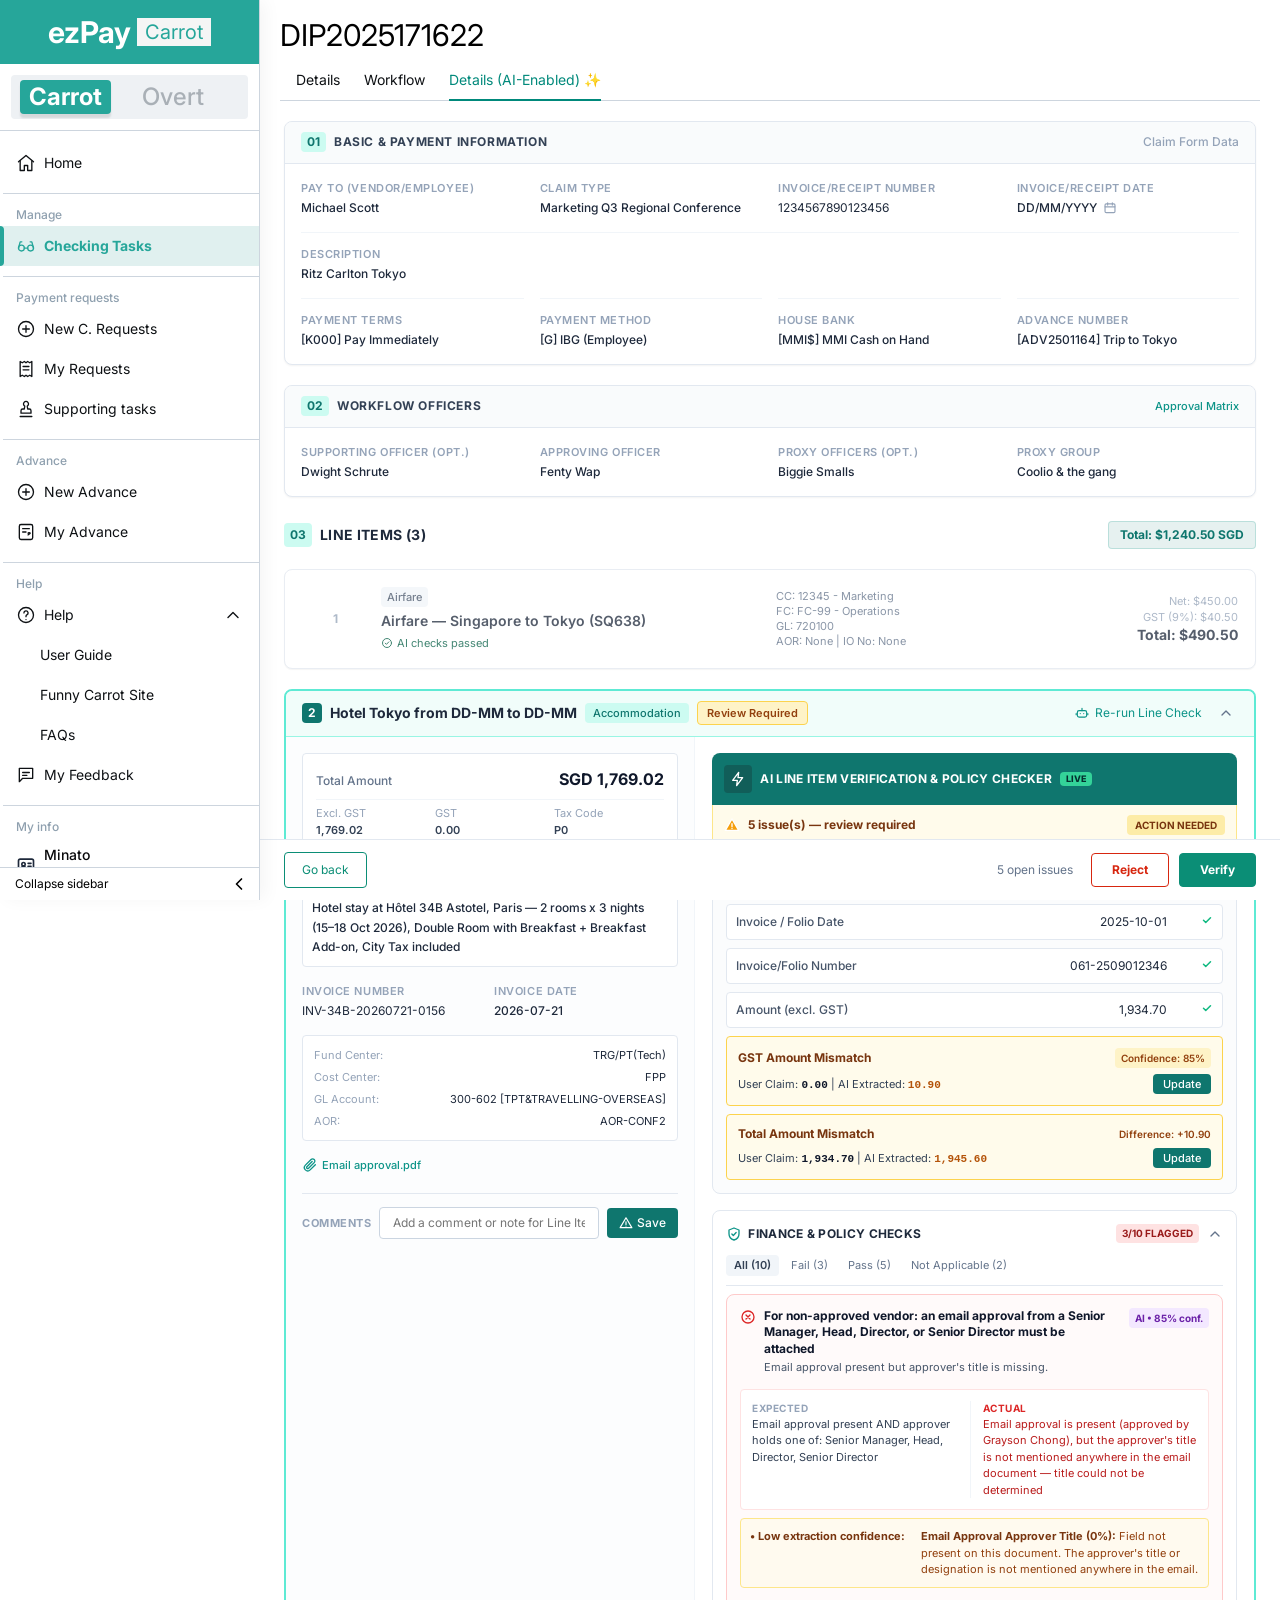
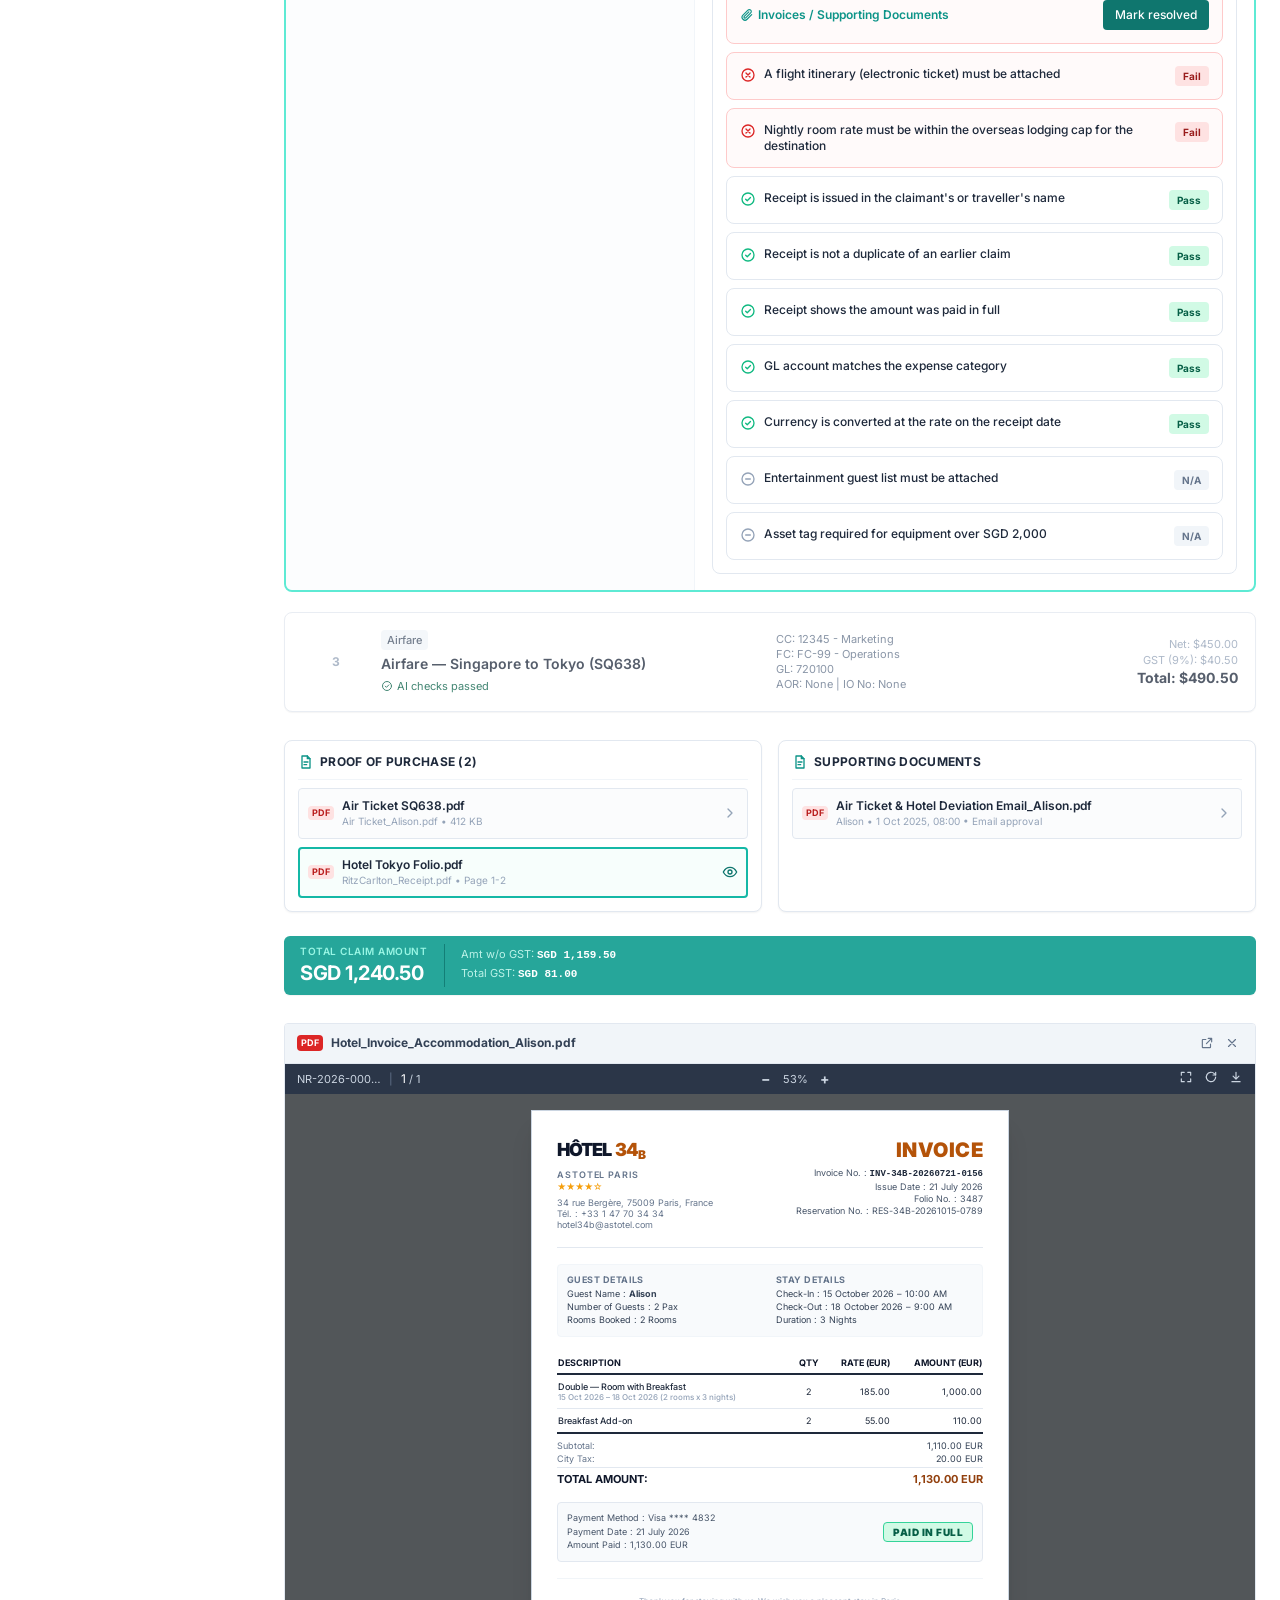
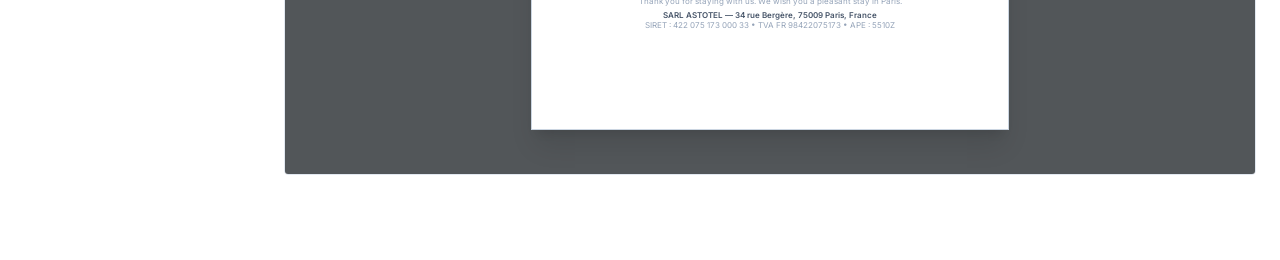
==== prototypes/ai-checker/index.html @ bccc31fb "Add AI Checker prototype" ====
<!DOCTYPE html>
<html lang="en">
<head>
<meta charset="UTF-8">
<meta name="viewport" content="width=device-width, initial-scale=1">
<title>ezPay · AI Checker (Checking Officer view)</title>
<!--
  Source: Figma "AI-Checker", frame "CO" (node 103:25013)
  https://www.figma.com/design/L0DJ6cw857R3z29OoUpsQg/AI-Checker?node-id=103-25013
  Prototype only: all data is mock data, nothing is sent anywhere.
-->
<link rel="preconnect" href="https://fonts.googleapis.com">
<link rel="preconnect" href="https://fonts.gstatic.com" crossorigin>
<link href="https://fonts.googleapis.com/css2?family=Inter:wght@400;500;600;700;800;900&display=swap" rel="stylesheet">
<style>
  :root {
    /* Brand (from the ezPay shell) */
    --brand: #26a69a;
    --brand-dark: #00897b;
    --action: #0b8e76;
    --danger: #d7260f;

    /* Teal (AI checker accents) */
    --teal-900: #042f2e; --teal-800: #115e59; --teal-700: #0f766e; --teal-600: #0d9488;
    --teal-500: #14b8a6; --teal-300: #5eead4; --teal-200: #99f6e4; --teal-100: #ccfbf1; --teal-50: #f0fdfa;

    /* Slate (text, borders, surfaces) */
    --slate-900: #0f172a; --slate-800: #1e293b; --slate-700: #334155; --slate-600: #475569;
    --slate-500: #64748b; --slate-400: #94a3b8; --slate-300: #cbd5e1; --slate-200: #e2e8f0;
    --slate-100: #f1f5f9; --slate-50: #f8fafc;

    /* Status */
    --amber-900: #78350f; --amber-800: #92400e; --amber-700: #b45309; --amber-500: #f59e0b;
    --amber-300: #fcd34d; --amber-200: #fde68a; --amber-100: #fef3c7; --amber-50: #fffbeb;
    --red-800: #991b1b; --red-700: #b91c1c; --red-600: #dc2626; --red-200: #fecaca;
    --red-100: #fee2e2; --red-50: #fef2f2;
    --green-800: #065f46; --green-500: #10b981; --green-400: #34d399; --green-100: #d1fae5; --green-50: #ecfdf5;
    --purple-800: #6b21a8; --purple-100: #f3e8ff;

    /* Sidebar (d-Side menu component) */
    --nav-border: #cdd5de; --nav-text: #0e1114; --nav-section: #8fa0af; --nav-active-bg: #e0f0ef;

    --font: "Inter", system-ui, -apple-system, "Segoe UI", Roboto, sans-serif;
    --mono: ui-monospace, "SFMono-Regular", Menlo, Consolas, "Liberation Mono", monospace;
    --radius-sm: 4px; --radius: 8px;
    --shadow-xs: 0 1px 2px rgba(0,0,0,.05);
  }

  * { box-sizing: border-box; }
  html, body { margin: 0; height: 100%; }
  body { font-family: var(--font); color: var(--slate-800); background: #fff; font-size: 12px; line-height: 16px; -webkit-font-smoothing: antialiased; }
  button { font: inherit; color: inherit; cursor: pointer; }
  svg.i { width: 16px; height: 16px; flex: none; fill: none; stroke: currentColor; stroke-width: 2; stroke-linecap: round; stroke-linejoin: round; }
  :focus-visible { outline: 2px solid var(--teal-500); outline-offset: 2px; }
  .sr-only { position: absolute; width: 1px; height: 1px; overflow: hidden; clip: rect(0 0 0 0); white-space: nowrap; }
  @media (prefers-reduced-motion: reduce) { *, *::before, *::after { transition: none !important; animation: none !important; } }

  /* ---------- App shell ---------- */
  .app { display: grid; grid-template-columns: 260px 1fr; min-height: 100vh; transition: grid-template-columns .2s ease; }
  .app[data-sidebar="collapsed"] { grid-template-columns: 64px 1fr; }

  .sidebar { position: sticky; top: 0; height: 100vh; display: flex; flex-direction: column; background: #fff; border-right: 1px solid var(--nav-border); box-shadow: 6px 0 16px rgba(2,17,37,.04); overflow: hidden; z-index: 5; }
  .brand { background: var(--brand); height: 64px; display: flex; align-items: center; justify-content: center; gap: 6px; flex: none; }
  .brand-word { color: #fff; font-weight: 700; font-size: 30px; line-height: 20px; }
  .brand-chip { background: #f5f5f5; color: var(--brand); font-size: 20px; line-height: 20px; padding: 4px 8px; display: inline-flex; align-items: center; gap: 6px; }
  .role-switch { margin: 11px; background: #eef1f4; border-radius: 4px; padding: 5px 9px; display: flex; align-items: center; gap: 22px; flex: none; }
  .role { border: 0; background: transparent; font-size: 24px; line-height: 20px; font-weight: 500; color: rgba(97,108,118,.49); padding: 7px 9px; border-radius: 4px; }
  .role[aria-pressed="true"] { background: var(--brand); color: #fff; font-weight: 700; box-shadow: 0 4px 2px rgba(0,0,0,.1); }

  .nav { flex: 1; overflow-y: auto; padding-top: 12px; border-top: 1px solid var(--nav-border); }
  .nav-section { color: var(--nav-section); font-size: 12px; font-weight: 500; line-height: 20px; padding: 1px 16px; }
  .nav-link { position: relative; display: flex; align-items: center; gap: 8px; width: 100%; padding: 10px 16px; border: 0; background: transparent; text-align: left; font-size: 14px; line-height: 20px; color: var(--nav-text); text-decoration: none; }
  .nav-link svg.i { width: 20px; height: 20px; stroke-width: 1.6; }
  .nav-link:hover { background: var(--slate-50); }
  .nav-link[aria-current="page"] { background: var(--nav-active-bg); color: var(--brand); font-weight: 700; }
  .nav-link[aria-current="page"]::before { content: ""; position: absolute; left: 0; top: 0; bottom: 0; width: 4px; background: var(--brand); border-radius: 0 4px 4px 0; }
  .nav-sub { padding-left: 40px; }
  .nav-caret { margin-left: auto; transition: transform .15s; }
  .nav-link[aria-expanded="false"] .nav-caret { transform: rotate(180deg); }
  .nav-divider { height: 1px; background: var(--nav-border); margin: 10px 0 10px 3px; }
  .nav-me { display: flex; gap: 8px; align-items: center; padding: 10px 16px; }
  .nav-me b { display: block; font-weight: 500; font-size: 14px; line-height: 14px; margin-bottom: 4px; color: #09090b; }
  .nav-me span { color: #71717a; font-size: 14px; line-height: 14px; }
  .collapse-btn { flex: none; display: flex; align-items: center; justify-content: space-between; border: 0; border-top: 1px solid var(--nav-border); background: #fff; padding: 6px 10px 6px 15px; font-size: 12px; line-height: 20px; color: #000; }
  .collapse-btn svg.i { width: 20px; height: 20px; transition: transform .2s; }
  .app[data-sidebar="collapsed"] .label,
  .app[data-sidebar="collapsed"] .nav-section,
  .app[data-sidebar="collapsed"] .nav-sub,
  .app[data-sidebar="collapsed"] .nav-caret,
  .app[data-sidebar="collapsed"] .role-switch,
  .app[data-sidebar="collapsed"] .brand-chip,
  .app[data-sidebar="collapsed"] .nav-me div { display: none; }
  .app[data-sidebar="collapsed"] .brand-word { font-size: 18px; }
  .app[data-sidebar="collapsed"] .collapse-btn { justify-content: center; }
  .app[data-sidebar="collapsed"] .collapse-btn svg.i { transform: rotate(180deg); }

  /* ---------- Main ---------- */
  .main { min-width: 0; display: flex; flex-direction: column; }
  .page-head { padding: 17px 20px 7px; }
  .page-head h1 { margin: 0; font-size: 30px; line-height: 36px; font-weight: 400; color: #000; }
  .tabs { display: flex; gap: 24px; padding: 0 16px; border-bottom: 1px solid var(--nav-border); margin: 0 20px 0 20px; }
  .tab { border: 0; background: transparent; height: 40px; font-size: 14px; line-height: 20px; color: var(--nav-text); padding: 0; position: relative; }
  .tab[aria-selected="true"] { color: var(--brand-dark); }
  .tab[aria-selected="true"]::after { content: ""; position: absolute; left: 0; right: 0; bottom: -1px; height: 2px; background: var(--brand-dark); }

  .content { flex: 1; padding: 20px 24px 24px 24px; display: grid; grid-template-columns: minmax(0, 1fr) minmax(360px, 512px); gap: 24px; align-items: start; }
  .col-left { display: flex; flex-direction: column; gap: 20px; min-width: 0; }
  .placeholder-panel { padding: 48px 44px; color: var(--slate-500); font-size: 14px; line-height: 22px; max-width: 60ch; }
  .placeholder-panel h2 { color: var(--slate-800); font-size: 16px; margin: 0 0 8px; }

  /* ---------- Section cards ---------- */
  .card { background: #fff; border: 1px solid var(--slate-200); border-radius: var(--radius); box-shadow: var(--shadow-xs); overflow: hidden; }
  .card-head { display: flex; align-items: center; justify-content: space-between; padding: 10px 16px 11px; background: rgba(248,250,252,.8); border-bottom: 1px solid var(--slate-200); }
  .sec-title { display: flex; align-items: center; gap: 8px; margin: 0; font-size: 12px; line-height: 16px; font-weight: 700; color: var(--slate-700); letter-spacing: .6px; text-transform: uppercase; }
  .sec-num { background: var(--teal-100); color: var(--teal-700); font-weight: 700; font-size: 12px; padding: 2px 6px; border-radius: 4px; letter-spacing: 0; }
  .card-meta { color: var(--slate-400); font-weight: 500; }
  .link-btn { border: 0; background: none; padding: 0; color: var(--teal-600); font-weight: 500; display: inline-flex; align-items: center; gap: 4px; font-size: 11px; }
  .link-btn:hover { text-decoration: underline; }
  .fields { display: grid; grid-template-columns: repeat(4, minmax(0, 1fr)); gap: 16px; padding: 16px; }
  .field { display: flex; flex-direction: column; gap: 4px; }
  .field.rule { border-top: 1px solid var(--slate-100); padding-top: 13px; }
  .field.span-4 { grid-column: 1 / -1; }
  .f-label { color: var(--slate-400); font-size: 11px; font-weight: 600; letter-spacing: .55px; text-transform: uppercase; }
  .f-value { color: var(--slate-800); font-weight: 500; display: flex; align-items: center; gap: 6px; }
  .f-value svg.i { width: 14px; height: 14px; color: var(--slate-400); }

  .items-head { display: flex; align-items: center; justify-content: space-between; padding-top: 4px; }
  .items-head .sec-title { font-size: 14px; line-height: 20px; color: var(--slate-800); letter-spacing: .35px; }
  .total-pill { background: rgba(15,118,110,.1); border: 1px solid rgba(13,148,136,.2); color: var(--teal-700); font-weight: 700; padding: 5px 11px; border-radius: 4px; }
  .items { display: flex; flex-direction: column; gap: 20px; }

  /* Collapsed line item */
  .item-summary { width: 100%; text-align: left; display: grid; grid-template-columns: repeat(12, minmax(0,1fr)); gap: 12px; align-items: center; padding: 17px; background: #fff; border: 1px solid var(--slate-200); border-radius: var(--radius); box-shadow: 0 1px 1px rgba(0,0,0,.05); opacity: .75; transition: opacity .15s, border-color .15s; }
  .item-summary:hover { opacity: 1; border-color: var(--teal-300); }
  .item-summary .num { grid-column: 1; text-align: center; font-weight: 700; color: var(--slate-400); }
  .item-summary .what { grid-column: 2 / span 5; display: flex; flex-direction: column; align-items: flex-start; gap: 4px; }
  .item-summary .coding { grid-column: 7 / span 4; color: var(--slate-500); font-size: 11px; line-height: 15px; }
  .item-summary .amounts { grid-column: 11 / span 2; text-align: right; color: var(--slate-400); font-size: 11px; }
  .item-summary .amounts b { display: block; color: var(--slate-800); font-size: 14px; line-height: 20px; }
  .chip { display: inline-block; font-size: 11px; font-weight: 500; padding: 2px 6px; border-radius: 4px; background: var(--slate-100); color: var(--slate-600); }
  .item-title { font-size: 14px; line-height: 20px; font-weight: 600; color: var(--slate-800); }
  .ai-dot { display: inline-flex; align-items: center; gap: 4px; font-size: 11px; color: var(--green-800); }
  .ai-dot.warn { color: var(--amber-800); }
  .ai-dot svg.i { width: 12px; height: 12px; }

  /* Expanded line item */
  .item-open { border: 2px solid var(--teal-300); border-radius: var(--radius); overflow: hidden; background: #fff; }
  .item-strip { display: flex; align-items: center; justify-content: space-between; gap: 12px; padding: 10px 16px 11px; background: rgba(240,253,250,.9); border-bottom: 1px solid var(--teal-200); flex-wrap: wrap; }
  .strip-left { display: flex; align-items: center; gap: 8px; flex-wrap: wrap; }
  .strip-num { background: var(--teal-700); color: #fff; font-weight: 700; padding: 2px 6px; border-radius: 4px; }
  .strip-title { font-size: 14px; line-height: 20px; font-weight: 700; color: var(--slate-800); }
  .tag-teal { background: var(--teal-100); color: var(--teal-700); font-size: 11px; font-weight: 500; padding: 2px 8px; border-radius: 4px; }
  .tag-review { background: var(--amber-100); border: 1px solid var(--amber-300); color: var(--amber-800); font-size: 11px; font-weight: 600; padding: 3px 9px; border-radius: 4px; }
  .tag-ready { background: var(--green-100); border: 1px solid var(--green-400); color: var(--green-800); font-size: 11px; font-weight: 600; padding: 3px 9px; border-radius: 4px; }
  .rerun { border: 0; background: none; color: var(--teal-600); display: inline-flex; align-items: center; gap: 6px; padding: 0; }
  .rerun svg.i { width: 14px; height: 14px; }
  .rerun[aria-busy="true"] svg.i { animation: spin 1s linear infinite; }
  @keyframes spin { to { transform: rotate(360deg); } }
  .item-close { border: 0; background: none; color: var(--slate-500); padding: 4px; border-radius: 4px; display: inline-flex; }
  .item-close:hover { background: var(--teal-100); }
  .strip-right { display: flex; align-items: center; gap: 12px; }

  .side-by-side { display: grid; grid-template-columns: 5fr 7fr; }
  .claim-side { background: rgba(248,250,252,.4); padding: 16px; display: flex; flex-direction: column; gap: 16px; border-right: 1px solid var(--slate-100); }
  .box { background: #fff; border: 1px solid var(--slate-200); border-radius: 4px; }
  .amount-box { padding: 13px; display: flex; flex-direction: column; gap: 8px; }
  .amount-row { display: flex; align-items: baseline; justify-content: space-between; }
  .amount-row span { color: var(--slate-500); font-weight: 500; }
  .amount-row b { font-size: 16px; line-height: 24px; color: var(--slate-900); }
  .amount-split { display: grid; grid-template-columns: repeat(3, 1fr); gap: 8px; border-top: 1px solid var(--slate-100); padding-top: 5px; font-size: 11px; line-height: 16.5px; }
  .amount-split span { display: block; color: var(--slate-400); }
  .amount-split b { color: var(--slate-700); font-weight: 600; }
  .amount-split b.changed { color: var(--teal-700); }
  .desc-box { padding: 9px; font-weight: 500; line-height: 19.5px; }
  .pair { display: grid; grid-template-columns: 1fr 1fr; gap: 8px; }
  .coding-box { padding: 11px; display: flex; flex-direction: column; gap: 6px; font-size: 11px; }
  .coding-box div { display: flex; justify-content: space-between; gap: 12px; }
  .coding-box span { color: var(--slate-400); }
  .comments { border-top: 1px solid var(--slate-200); padding-top: 13px; display: flex; align-items: center; gap: 8px; }
  .comments label { color: var(--slate-400); font-size: 11px; font-weight: 700; letter-spacing: .55px; text-transform: uppercase; }
  .comments input { flex: 1; min-width: 0; border: 1px solid var(--slate-300); border-radius: 4px; padding: 7px 13px; font: inherit; color: var(--slate-800); }
  .btn-teal { border: 0; background: var(--teal-700); color: #fff; font-weight: 500; border-radius: 4px; padding: 7px 12px; display: inline-flex; align-items: center; gap: 4px; }
  .btn-teal:hover { background: var(--teal-800); }
  .btn-teal.sm { font-size: 11px; padding: 2px 10px; }
  .btn-teal svg.i { width: 14px; height: 14px; }
  .saved-note { font-size: 11px; color: var(--slate-500); background: var(--slate-50); border: 1px solid var(--slate-200); border-radius: 4px; padding: 8px 10px; }
  .saved-note b { color: var(--slate-700); }

  /* AI side */
  .ai-side { padding: 16px 17px; min-width: 0; }
  .ai-head { background: var(--teal-700); color: #fff; padding: 12px; border-radius: 8px 8px 0 0; display: flex; align-items: center; gap: 8px; }
  .ai-head .ico { background: var(--teal-800); padding: 6px; border-radius: 4px; display: inline-flex; }
  .ai-head h3 { margin: 0; font-size: 12px; font-weight: 700; letter-spacing: .3px; text-transform: uppercase; }
  .live { background: var(--green-400); color: var(--teal-900); font-size: 9px; line-height: 13.5px; font-weight: 800; padding: 0 6px; border-radius: 4px; }
  .ai-banner { display: flex; align-items: center; justify-content: space-between; padding: 10px 11px 11px; border: 1px solid; border-top: 0; font-weight: 700; }
  .ai-banner.warn { background: var(--amber-50); border-color: var(--amber-200); color: var(--amber-900); }
  .ai-banner.ok { background: var(--green-50); border-color: var(--green-100); color: var(--green-800); }
  .ai-banner .msg { display: flex; align-items: center; gap: 8px; }
  .ai-banner .pill { font-size: 10px; text-transform: uppercase; padding: 2px 8px; border-radius: 4px; }
  .ai-banner.warn .pill { background: rgba(253,230,138,.7); }
  .ai-banner.ok .pill { background: var(--green-100); }
  .ai-banner.warn svg.i { color: var(--amber-500); fill: var(--amber-500); stroke: #fff; }
  .panels { display: flex; flex-direction: column; gap: 16px; padding-top: 12px; }
  .panel { border: 1px solid var(--slate-200); border-radius: 8px; padding: 13px; }
  .panel.a { background: rgba(248,250,252,.5); }
  .panel.b { background: #fff; }
  .panel-toggle { width: 100%; border: 0; background: none; padding: 0; display: flex; align-items: center; justify-content: space-between; gap: 8px; }
  .panel-title { display: flex; align-items: center; gap: 6px; font-weight: 700; color: var(--slate-800); letter-spacing: .3px; text-transform: uppercase; text-align: left; }
  .panel-title svg.i { color: var(--teal-600); }
  .panel-right { display: flex; align-items: center; gap: 8px; color: var(--slate-500); }
  .panel-toggle svg.chev { transition: transform .15s; }
  .panel-toggle[aria-expanded="false"] svg.chev { transform: rotate(180deg); }
  .count-fail { background: var(--red-100); color: var(--red-800); font-size: 10px; line-height: 15px; font-weight: 700; padding: 2px 6px; border-radius: 4px; }
  .count-ok { background: var(--green-100); color: var(--green-800); font-size: 10px; line-height: 15px; font-weight: 700; padding: 2px 6px; border-radius: 4px; }
  .panel-body { margin-top: 12px; display: flex; flex-direction: column; gap: 8px; }
  .panel-body[hidden] { display: none; }

  .cmp-row { display: grid; grid-template-columns: 5fr 6fr 1fr; gap: 8px; align-items: center; padding: 9px; background: #fff; border: 1px solid var(--slate-200); border-radius: 4px; }
  .cmp-row .lbl { color: var(--slate-600); font-weight: 500; }
  .cmp-row .val { text-align: right; }
  .cmp-row .ok { justify-self: end; color: var(--green-500); }
  .cmp-row .ok svg.i { width: 12px; height: 12px; stroke-width: 3; }
  .cmp-flag { background: var(--amber-50); border: 1px solid var(--amber-300); border-radius: 4px; padding: 11px; display: flex; flex-direction: column; gap: 6px; }
  .cmp-flag .top, .cmp-flag .bottom { display: flex; align-items: center; justify-content: space-between; gap: 8px; }
  .cmp-flag .name { font-weight: 700; color: var(--amber-900); }
  .cmp-flag .meta { font-size: 10px; font-weight: 600; color: var(--amber-800); }
  .cmp-flag .meta.chip-amber { background: var(--amber-100); padding: 2px 6px; border-radius: 4px; }
  .cmp-flag .vals { font-size: 11px; color: var(--slate-700); }
  .cmp-flag .vals code { font-family: var(--mono); font-weight: 700; color: var(--slate-900); }
  .cmp-flag .vals code.ai { color: var(--amber-700); }
  .cmp-resolved { display: flex; align-items: center; justify-content: space-between; gap: 8px; padding: 9px; background: var(--green-50); border: 1px solid var(--green-100); border-radius: 4px; color: var(--green-800); }
  .cmp-resolved .lbl { font-weight: 600; }
  .undo { border: 0; background: none; color: var(--teal-600); font-size: 11px; padding: 0; }
  .undo:hover { text-decoration: underline; }

  .filters { display: flex; gap: 4px; padding-bottom: 9px; border-bottom: 1px solid var(--slate-200); flex-wrap: wrap; }
  .filter { border: 0; background: transparent; color: var(--slate-500); font-size: 11px; line-height: 16.5px; padding: 2px 8px; border-radius: 4px; }
  .filter[aria-pressed="true"] { background: var(--slate-100); color: var(--slate-700); font-weight: 600; }
  .filter.fail[aria-pressed="true"] { background: var(--red-100); color: var(--red-800); }
  .filter.pass[aria-pressed="true"] { background: var(--green-100); color: var(--green-800); }

  .check { border: 1px solid var(--slate-200); border-radius: 8px; }
  .check.fail { background: rgba(254,242,242,.4); border-color: var(--red-200); }
  .check.resolved { background: var(--green-50); border-color: var(--green-100); }
  .check-row { width: 100%; border: 0; background: none; display: flex; align-items: flex-start; justify-content: space-between; gap: 12px; padding: 13px; text-align: left; }
  .check-row:disabled { cursor: default; }
  .check-main { display: flex; gap: 8px; align-items: flex-start; }
  .check-main .st { margin-top: 1px; display: inline-flex; }
  .check-name { font-weight: 500; color: var(--slate-800); }
  .check.open .check-name { font-weight: 700; color: var(--slate-900); line-height: 16.5px; }
  .check-sub { display: block; margin-top: 2px; font-size: 11px; line-height: 16.5px; color: var(--slate-600); font-weight: 400; }
  .badge { font-size: 10px; font-weight: 700; padding: 2px 8px; border-radius: 4px; white-space: nowrap; }
  .badge.fail { background: var(--red-100); color: var(--red-800); }
  .badge.pass { background: var(--green-100); color: var(--green-800); }
  .badge.na { background: var(--slate-100); color: var(--slate-500); }
  .badge.ai { background: var(--purple-100); color: var(--purple-800); padding: 2px 6px; }
  .badge.resolved { background: var(--green-100); color: var(--green-800); }
  .check-detail { padding: 0 13px 13px; display: flex; flex-direction: column; gap: 8px; }
  .discrepancy { background: #fff; border: 1px solid var(--red-100); border-radius: 4px; padding: 11px; display: grid; grid-template-columns: 1fr 1fr; gap: 8px; font-size: 11px; line-height: 16.5px; }
  .discrepancy > div:first-child { border-right: 1px solid var(--slate-100); padding-right: 9px; color: var(--slate-700); }
  .discrepancy > div:last-child { padding-left: 4px; color: var(--red-700); }
  .discrepancy h4 { margin: 0; font-size: 10px; line-height: 15px; letter-spacing: .5px; text-transform: uppercase; color: var(--slate-400); }
  .discrepancy > div:last-child h4 { color: var(--red-600); }
  .low-conf { background: rgba(255,251,235,.7); border: 1px solid var(--amber-200); border-radius: 4px; padding: 9px; display: grid; grid-template-columns: auto 1fr; gap: 6px 16px; font-size: 11px; line-height: 16.5px; color: var(--amber-800); }
  .low-conf b:first-child { color: var(--amber-900); }
  .check-actions { display: flex; align-items: center; justify-content: space-between; padding-top: 4px; }
  .check-actions .link-btn { font-size: 12px; font-weight: 600; }
  .check-actions .link-btn svg.i { width: 14px; height: 14px; }
  .empty-filter { color: var(--slate-500); font-size: 12px; padding: 8px 2px; }

  /* Attachments */
  .attachments { display: grid; grid-template-columns: 1fr 1fr; gap: 16px; padding-top: 8px; scroll-margin-top: 16px; }
  .att-box { padding: 13px; display: flex; flex-direction: column; gap: 8px; }
  .att-box h3 { margin: 0; padding-bottom: 9px; border-bottom: 1px solid var(--slate-100); display: flex; align-items: center; gap: 6px; font-size: 12px; font-weight: 700; color: var(--slate-800); letter-spacing: .3px; text-transform: uppercase; }
  .att-box h3 svg.i { color: var(--teal-600); }
  .file { width: 100%; display: flex; align-items: center; justify-content: space-between; gap: 8px; padding: 9px; background: rgba(248,250,252,.5); border: 1px solid var(--slate-200); border-radius: 4px; text-align: left; }
  .file:hover { border-color: var(--teal-300); }
  .file[aria-pressed="true"] { background: rgba(240,253,250,.5); border: 2px solid var(--teal-500); padding: 8px; }
  .file[aria-pressed="true"] .file-end { color: var(--teal-700); }
  .file-start { display: flex; align-items: center; gap: 8px; min-width: 0; }
  .pdf { background: var(--red-100); color: var(--red-700); font-size: 9px; line-height: 13.5px; font-weight: 700; padding: 0 4px; border-radius: 4px; flex: none; }
  .file-name { font-weight: 600; color: var(--slate-800); display: block; }
  .file-sub { font-size: 10px; line-height: 15px; color: var(--slate-400); display: block; }
  .file-end { color: var(--slate-400); display: inline-flex; }

  /* ---------- Document viewer (right) ---------- */
  .viewer { position: sticky; top: 16px; display: flex; flex-direction: column; gap: 28px; min-width: 0; }
  .total-banner { background: var(--brand); border-radius: 6px; padding: 8px 16px; display: flex; align-items: center; gap: 16px; color: #fff; box-shadow: 0 1px 1px rgba(0,0,0,.05); }
  .total-banner .big { border-right: 1px solid rgba(15,118,110,.8); padding-right: 17px; }
  .total-banner .big span { display: block; color: var(--teal-200); font-size: 10px; line-height: 15px; font-weight: 600; letter-spacing: .5px; text-transform: uppercase; }
  .total-banner .big b { font-size: 20px; line-height: 28px; letter-spacing: -.5px; }
  .total-banner .split { font-size: 11px; line-height: 17.88px; color: rgba(204,251,241,.9); }
  .total-banner .split code { font-family: var(--mono); font-weight: 700; color: #fff; }
  .doc { border-radius: 4px; overflow: hidden; border: 1px solid var(--slate-200); }
  .doc-tab { background: var(--slate-100); border-bottom: 1px solid var(--slate-200); padding: 8px 12px 9px; display: flex; align-items: center; justify-content: space-between; gap: 8px; }
  .doc-tab .name { display: flex; align-items: center; gap: 8px; min-width: 0; font-weight: 700; color: var(--slate-700); }
  .doc-tab .name span:last-child { overflow: hidden; text-overflow: ellipsis; white-space: nowrap; }
  .doc-tab .pdf { background: var(--red-600); color: #fff; line-height: 16px; }
  .icon-btn { border: 0; background: none; padding: 4px; color: var(--slate-500); border-radius: 4px; display: inline-flex; }
  .icon-btn:hover { background: rgba(0,0,0,.06); }
  .icon-btn svg.i { width: 14px; height: 14px; }
  .doc-toolbar { background: #2b3648; color: var(--slate-300); padding: 6px 12px; display: flex; align-items: center; justify-content: space-between; font-size: 11px; }
  .doc-toolbar .pages { display: flex; align-items: center; gap: 8px; }
  .doc-toolbar .pages b { color: #fff; font-weight: 400; font-size: 12px; }
  .doc-toolbar .zoom { display: flex; align-items: center; gap: 8px; }
  .doc-toolbar .zoom button { border: 0; background: none; color: var(--slate-300); font-weight: 700; font-size: 14px; line-height: 14px; padding: 0 4px; }
  .doc-toolbar .icon-btn { color: var(--slate-300); padding: 0 0 0 8px; }
  .doc-toolbar .icon-btn:hover { background: none; color: #fff; }
  .doc-canvas { background: #525659; height: min(852px, calc(100vh - 220px)); min-height: 420px; overflow: auto; padding: 16px; }
  .sheet { background: #fff; border: 1px solid var(--slate-300); box-shadow: 0 20px 25px -5px rgba(0,0,0,.1), 0 8px 10px -6px rgba(0,0,0,.1); width: 478px; min-height: 620px; padding: 25px; display: flex; flex-direction: column; gap: 16px; font-size: 9px; line-height: 11.25px; color: var(--slate-700); transform-origin: top left; margin: 0 auto; }
  .sheet-wrap { margin: 0 auto; }
  .inv-head { display: flex; justify-content: space-between; border-bottom: 1px solid var(--slate-200); padding-bottom: 17px; }
  .inv-brand { font-size: 18px; line-height: 28px; font-weight: 900; letter-spacing: -.9px; color: var(--slate-900); }
  .inv-brand em { font-style: normal; color: var(--amber-700); }
  .inv-brand sub { font-size: 12px; color: var(--amber-700); vertical-align: -3px; }
  .inv-sub { color: var(--slate-500); font-weight: 600; letter-spacing: .9px; text-transform: uppercase; }
  .stars { color: var(--amber-500); padding-top: 1.5px; }
  .muted { color: var(--slate-500); }
  .inv-right { text-align: right; display: flex; flex-direction: column; gap: 1px; color: var(--slate-600); }
  .inv-right .ttl { font-size: 20px; line-height: 28px; font-weight: 900; color: var(--amber-700); letter-spacing: .5px; margin-bottom: 2px; }
  .inv-right code { font-family: var(--mono); font-weight: 700; color: var(--slate-800); }
  .guest { background: var(--slate-50); border: 1px solid var(--slate-100); border-radius: 4px; padding: 9px; display: grid; grid-template-columns: 1fr 1fr; gap: 12px; }
  .guest h5 { margin: 0 0 2px; font-size: 9px; color: var(--slate-500); letter-spacing: .45px; text-transform: uppercase; }
  .guest p { margin: 0 0 2px; }
  .inv-table { width: 100%; border-collapse: collapse; color: var(--slate-800); }
  .inv-table th { font-weight: 700; color: var(--slate-900); text-align: left; padding: 4px 1px; border-bottom: 2px solid var(--slate-800); }
  .inv-table td { padding: 6px 1px; vertical-align: middle; }
  .inv-table tr + tr td { border-top: 1px solid var(--slate-200); }
  .inv-table .r { text-align: right; } .inv-table .c { text-align: center; }
  .inv-table small { display: block; font-size: 8px; line-height: 10px; color: var(--slate-400); }
  .inv-totals { border-top: 2px solid var(--slate-800); padding-top: 6px; display: flex; flex-direction: column; gap: 2px; }
  .inv-totals div { display: flex; justify-content: space-between; }
  .inv-totals .grand { border-top: 1px solid var(--slate-200); padding-top: 5px; font-size: 11px; line-height: 13.75px; font-weight: 700; color: var(--slate-900); }
  .inv-totals .grand b { color: var(--amber-800); }
  .paid { background: var(--slate-50); border: 1px solid var(--slate-200); border-radius: 4px; padding: 9px; display: flex; justify-content: space-between; align-items: center; color: var(--slate-600); }
  .paid p { margin: 0 0 2px; }
  .paid-stamp { background: var(--green-100); border: 1px solid var(--green-400); color: var(--green-800); font-size: 10px; line-height: 12.5px; font-weight: 900; letter-spacing: .5px; padding: 3px 9px; border-radius: 4px; }
  .inv-foot { border-top: 1px solid var(--slate-100); padding-top: 17px; text-align: center; font-size: 8px; line-height: 10px; color: var(--slate-400); }
  .inv-foot b { display: block; color: var(--slate-600); font-weight: 600; padding: 4px 0 0; }
  .email-head { border-bottom: 1px solid var(--slate-200); padding-bottom: 12px; display: flex; flex-direction: column; gap: 3px; font-size: 10px; line-height: 14px; }
  .email-head .subj { font-size: 14px; line-height: 20px; font-weight: 700; color: var(--slate-900); margin-bottom: 4px; }
  .email-body { font-size: 10px; line-height: 15px; color: var(--slate-800); }
  .email-body p { margin: 0 0 10px; }
  .hl { background: var(--amber-100); outline: 1px dashed var(--amber-500); outline-offset: 1px; }
  .no-preview { margin: auto; text-align: center; color: var(--slate-500); font-size: 12px; line-height: 18px; max-width: 30ch; }

  /* ---------- Footer / dialogs / toast ---------- */
  .actionbar { position: sticky; bottom: 0; background: #fff; border-top: 1px solid var(--slate-200); padding: 12px 24px; margin: 0 0 0 0; display: flex; align-items: center; justify-content: space-between; z-index: 4; }
  .btn-outline { background: #fff; border: 1px solid var(--action); color: var(--action); border-radius: 4px; padding: 9px 17px; }
  .btn-reject { background: #fff; border: 1px solid var(--danger); color: var(--danger); border-radius: 4px; padding: 8px 20px; font-weight: 700; }
  .btn-verify { background: var(--action); border: 1px solid var(--action); color: #fff; border-radius: 4px; padding: 8px 20px; font-weight: 700; }
  .btn-verify:hover { background: #087a65; }
  .decisions { display: flex; gap: 10px; align-items: center; }
  .decision-hint { color: var(--slate-500); margin-right: 8px; }

  dialog { border: 0; border-radius: var(--radius); padding: 0; width: min(440px, calc(100vw - 32px)); box-shadow: 0 20px 25px -5px rgba(0,0,0,.15); }
  dialog::backdrop { background: rgba(15,23,42,.4); }
  .dlg { padding: 20px; display: flex; flex-direction: column; gap: 12px; font-size: 13px; line-height: 19px; }
  .dlg h2 { margin: 0; font-size: 16px; line-height: 22px; color: var(--slate-900); }
  .dlg p { margin: 0; color: var(--slate-600); }
  .dlg textarea { font: inherit; border: 1px solid var(--slate-300); border-radius: 4px; padding: 8px 10px; min-height: 80px; resize: vertical; }
  .dlg .err { color: var(--red-700); font-size: 12px; }
  .dlg-actions { display: flex; justify-content: flex-end; gap: 8px; padding-top: 4px; }
  .btn-plain { background: #fff; border: 1px solid var(--slate-300); color: var(--slate-700); border-radius: 4px; padding: 8px 16px; }

  .toast { position: fixed; left: 50%; bottom: 80px; transform: translate(-50%, 12px); background: var(--slate-800); color: #fff; padding: 10px 16px; border-radius: 6px; font-size: 13px; opacity: 0; pointer-events: none; transition: opacity .2s, transform .2s; z-index: 20; }
  .toast.show { opacity: 1; transform: translate(-50%, 0); }

  /* ---------- Responsive ---------- */
  @media (max-width: 1280px) {
    .content { grid-template-columns: minmax(0, 1fr); }
    .viewer { position: static; }
    .sheet-wrap { overflow: visible; }
  }
  @media (max-width: 1100px) {
    .side-by-side { grid-template-columns: 1fr; }
    .claim-side { border-right: 0; border-bottom: 1px solid var(--slate-100); }
  }
  @media (max-width: 860px) {
    .app, .app[data-sidebar="collapsed"] { grid-template-columns: 1fr; }
    .sidebar { display: none; }
    .fields { grid-template-columns: repeat(2, minmax(0, 1fr)); }
    .attachments { grid-template-columns: 1fr; }
    .item-summary { grid-template-columns: 32px 1fr; }
    .item-summary .what { grid-column: 2; }
    .item-summary .coding, .item-summary .amounts { grid-column: 2; text-align: left; }
    .content { padding: 16px; }
    .tabs { margin: 0 16px; overflow-x: auto; }
    .decision-hint { display: none; }
  }
</style>
</head>
<body>

<!-- Icon sprite (stand-ins for the Figma icon assets) -->
<svg width="0" height="0" style="position:absolute" aria-hidden="true">
  <defs>
    <symbol id="i-home" viewBox="0 0 24 24"><path d="M3 10.5 12 3l9 7.5"/><path d="M5 9.5V21h5v-6h4v6h5V9.5"/></symbol>
    <symbol id="i-glasses" viewBox="0 0 24 24"><circle cx="6.5" cy="14.5" r="3.5"/><circle cx="17.5" cy="14.5" r="3.5"/><path d="M10 14.5h4M3 14.5 5 7h2M21 14.5 19 7h-2"/></symbol>
    <symbol id="i-plus-circle" viewBox="0 0 24 24"><circle cx="12" cy="12" r="9"/><path d="M12 8v8M8 12h8"/></symbol>
    <symbol id="i-receipt" viewBox="0 0 24 24"><path d="M5 3v18l2.5-1.5L10 21l2-1.5 2 1.5 2.5-1.5L19 21V3l-2.5 1.5L14 3l-2 1.5L10 3 7.5 4.5z"/><path d="M8.5 9h7M8.5 13h7"/></symbol>
    <symbol id="i-stamp" viewBox="0 0 24 24"><path d="M5 21h14M6 17h12v-3a2 2 0 0 0-2-2h-2l-.5-3.5a3 3 0 1 0-3 0L10 12H8a2 2 0 0 0-2 2z"/></symbol>
    <symbol id="i-quote" viewBox="0 0 24 24"><rect x="4" y="3" width="16" height="18" rx="2"/><path d="M8 8h8M8 12h4M14.5 15.5c0-1 2.5-1 2.5-2s-2.5-1-2.5 0"/></symbol>
    <symbol id="i-help" viewBox="0 0 24 24"><circle cx="12" cy="12" r="9"/><path d="M9.5 9.5a2.5 2.5 0 1 1 3.5 2.3c-.6.3-1 .9-1 1.6V14"/><path d="M12 17.5h.01"/></symbol>
    <symbol id="i-chat" viewBox="0 0 24 24"><path d="M4 4h16v12H8l-4 4z"/><path d="M8 9h8M8 12.5h5"/></symbol>
    <symbol id="i-id" viewBox="0 0 24 24"><rect x="3" y="5" width="18" height="14" rx="2"/><circle cx="9" cy="11" r="2"/><path d="M6 16c.5-1.5 1.7-2 3-2s2.5.5 3 2M14.5 10H18M14.5 13.5H18"/></symbol>
    <symbol id="i-chev-up" viewBox="0 0 24 24"><path d="m6 15 6-6 6 6"/></symbol>
    <symbol id="i-chev-left" viewBox="0 0 24 24"><path d="m15 6-6 6 6 6"/></symbol>
    <symbol id="i-chev-right" viewBox="0 0 24 24"><path d="m9 6 6 6-6 6"/></symbol>
    <symbol id="i-calendar" viewBox="0 0 24 24"><rect x="3.5" y="5" width="17" height="15" rx="2"/><path d="M3.5 10h17M8 3v4M16 3v4"/></symbol>
    <symbol id="i-clip" viewBox="0 0 24 24"><path d="m20 11.5-7.8 7.8a5 5 0 0 1-7.1-7.1l8.5-8.5a3.3 3.3 0 0 1 4.7 4.7l-8.5 8.5a1.7 1.7 0 0 1-2.4-2.4l7.8-7.8"/></symbol>
    <symbol id="i-link" viewBox="0 0 24 24"><path d="M10 14a4 4 0 0 0 5.7 0l3-3a4 4 0 0 0-5.7-5.7l-1 1"/><path d="M14 10a4 4 0 0 0-5.7 0l-3 3a4 4 0 0 0 5.7 5.7l1-1"/></symbol>
    <symbol id="i-alert" viewBox="0 0 24 24"><path d="M12 3 2 20h20z"/><path d="M12 10v4.5M12 17.2h.01"/></symbol>
    <symbol id="i-bolt" viewBox="0 0 24 24"><path d="M13 2 4 14h7l-1 8 9-12h-7z"/></symbol>
    <symbol id="i-clipboard" viewBox="0 0 24 24"><rect x="5" y="4" width="14" height="17" rx="2"/><path d="M9 4V3h6v1M9 9h6M9 13h6"/></symbol>
    <symbol id="i-shield" viewBox="0 0 24 24"><path d="M12 3 4.5 6v5.5c0 4.5 3.2 8.2 7.5 9.5 4.3-1.3 7.5-5 7.5-9.5V6z"/><path d="m8.8 12 2.2 2.2 4.2-4.4"/></symbol>
    <symbol id="i-x-circle" viewBox="0 0 24 24"><circle cx="12" cy="12" r="9"/><path d="m9 9 6 6M15 9l-6 6"/></symbol>
    <symbol id="i-check" viewBox="0 0 24 24"><path d="m5 12.5 4.5 4.5L19 7.5"/></symbol>
    <symbol id="i-check-circle" viewBox="0 0 24 24"><circle cx="12" cy="12" r="9"/><path d="m8.5 12.3 2.4 2.4 4.8-5"/></symbol>
    <symbol id="i-minus-circle" viewBox="0 0 24 24"><circle cx="12" cy="12" r="9"/><path d="M8.5 12h7"/></symbol>
    <symbol id="i-file" viewBox="0 0 24 24"><path d="M14 3H6v18h12V7z"/><path d="M14 3v4h4M9 12h6M9 16h4"/></symbol>
    <symbol id="i-eye" viewBox="0 0 24 24"><path d="M2 12s3.5-7 10-7 10 7 10 7-3.5 7-10 7S2 12 2 12z"/><circle cx="12" cy="12" r="3"/></symbol>
    <symbol id="i-external" viewBox="0 0 24 24"><path d="M14 4h6v6M20 4l-9 9"/><path d="M18 14v5a1 1 0 0 1-1 1H5a1 1 0 0 1-1-1V7a1 1 0 0 1 1-1h5"/></symbol>
    <symbol id="i-x" viewBox="0 0 24 24"><path d="M6 6l12 12M18 6 6 18"/></symbol>
    <symbol id="i-expand" viewBox="0 0 24 24"><path d="M4 9V4h5M20 9V4h-5M4 15v5h5M20 15v5h-5"/></symbol>
    <symbol id="i-rotate" viewBox="0 0 24 24"><path d="M20 12a8 8 0 1 1-2.3-5.7L20 8.5"/><path d="M20 4v4.5h-4.5"/></symbol>
    <symbol id="i-download" viewBox="0 0 24 24"><path d="M12 4v11M7 10.5l5 5 5-5M5 20h14"/></symbol>
    <symbol id="i-bot" viewBox="0 0 24 24"><rect x="4" y="8" width="16" height="11" rx="3"/><path d="M12 4v4M9 13h.01M15 13h.01M2 13v2M22 13v2"/></symbol>
  </defs>
</svg>

<div class="app" id="app" data-sidebar="open">

  <!-- ===== Sidebar (d-Side menu) ===== -->
  <aside class="sidebar" aria-label="Main navigation">
    <div class="brand">
      <span class="brand-word">ezPay</span>
      <span class="brand-chip">Carrot</span>
    </div>
    <div class="role-switch" role="group" aria-label="Workspace">
      <button class="role" aria-pressed="true">Carrot</button>
      <button class="role" aria-pressed="false">Overt</button>
    </div>
    <nav class="nav">
      <a class="nav-link" href="#"><svg class="i"><use href="#i-home"/></svg><span class="label">Home</span></a>
      <div class="nav-divider"></div>

      <div class="nav-section">Manage</div>
      <a class="nav-link" href="#" aria-current="page"><svg class="i"><use href="#i-glasses"/></svg><span class="label">Checking Tasks</span></a>
      <div class="nav-divider"></div>

      <div class="nav-section">Payment requests</div>
      <a class="nav-link" href="#"><svg class="i"><use href="#i-plus-circle"/></svg><span class="label">New C. Requests</span></a>
      <a class="nav-link" href="#"><svg class="i"><use href="#i-receipt"/></svg><span class="label">My Requests</span></a>
      <a class="nav-link" href="#"><svg class="i"><use href="#i-stamp"/></svg><span class="label">Supporting tasks</span></a>
      <div class="nav-divider"></div>

      <div class="nav-section">Advance</div>
      <a class="nav-link" href="#"><svg class="i"><use href="#i-plus-circle"/></svg><span class="label">New Advance</span></a>
      <a class="nav-link" href="#"><svg class="i"><use href="#i-quote"/></svg><span class="label">My Advance</span></a>
      <div class="nav-divider"></div>

      <div class="nav-section">Help</div>
      <button class="nav-link" id="helpToggle" aria-expanded="true" aria-controls="helpSub"><svg class="i"><use href="#i-help"/></svg><span class="label">Help</span><svg class="i nav-caret"><use href="#i-chev-up"/></svg></button>
      <div id="helpSub">
        <a class="nav-link nav-sub" href="#">User Guide</a>
        <a class="nav-link nav-sub" href="#">Funny Carrot Site</a>
        <a class="nav-link nav-sub" href="#">FAQs</a>
      </div>
      <a class="nav-link" href="#"><svg class="i"><use href="#i-chat"/></svg><span class="label">My Feedback</span></a>
      <div class="nav-divider"></div>

      <div class="nav-section">My info</div>
      <div class="nav-me"><svg class="i" style="width:20px;height:20px"><use href="#i-id"/></svg><div><b>Minato</b><span>PN:000007</span></div></div>
    </nav>
    <button class="collapse-btn" id="collapseBtn" aria-expanded="true"><span class="label">Collapse sidebar</span><svg class="i"><use href="#i-chev-left"/></svg></button>
  </aside>

  <!-- ===== Main ===== -->
  <div class="main">
    <header class="page-head"><h1>DIP2025171622</h1></header>

    <div class="tabs" role="tablist" aria-label="Claim views">
      <button class="tab" role="tab" aria-selected="false" aria-controls="panel-details" id="tab-details">Details</button>
      <button class="tab" role="tab" aria-selected="false" aria-controls="panel-workflow" id="tab-workflow">Workflow</button>
      <button class="tab" role="tab" aria-selected="true" aria-controls="panel-ai" id="tab-ai">Details (AI-Enabled) ✨</button>
    </div>

    <div class="placeholder-panel" role="tabpanel" id="panel-details" aria-labelledby="tab-details" hidden>
      <h2>Details</h2>
      The standard Details view isn't in this prototype yet. It's the same claim without the AI checks, so it's a good next screen to bring over from Figma.
    </div>
    <div class="placeholder-panel" role="tabpanel" id="panel-workflow" aria-labelledby="tab-workflow" hidden>
      <h2>Workflow</h2>
      The approval workflow view isn't in this prototype yet.
    </div>

    <div class="content" role="tabpanel" id="panel-ai" aria-labelledby="tab-ai">
      <div class="col-left">

        <!-- 01 Basic & Payment Information -->
        <section class="card" aria-labelledby="s01">
          <div class="card-head">
            <h2 class="sec-title" id="s01"><span class="sec-num">01</span>Basic &amp; Payment Information</h2>
            <span class="card-meta">Claim Form Data</span>
          </div>
          <div class="fields">
            <div class="field"><span class="f-label">Pay to (vendor/employee)</span><span class="f-value">Michael Scott</span></div>
            <div class="field"><span class="f-label">Claim type</span><span class="f-value">Marketing Q3 Regional Conference</span></div>
            <div class="field"><span class="f-label">Invoice/receipt number</span><span class="f-value" style="font-weight:400">1234567890123456</span></div>
            <div class="field"><span class="f-label">Invoice/receipt date</span><span class="f-value">DD/MM/YYYY <svg class="i"><use href="#i-calendar"/></svg></span></div>
            <div class="field rule span-4"><span class="f-label">Description</span><span class="f-value">Ritz Carlton Tokyo</span></div>
            <div class="field rule"><span class="f-label">Payment terms</span><span class="f-value">[K000] Pay Immediately</span></div>
            <div class="field rule"><span class="f-label">Payment method</span><span class="f-value">[G] IBG (Employee)</span></div>
            <div class="field rule"><span class="f-label">House bank</span><span class="f-value">[MMI$] MMI Cash on Hand</span></div>
            <div class="field rule"><span class="f-label">Advance number</span><span class="f-value">[ADV2501164] Trip to Tokyo</span></div>
          </div>
        </section>

        <!-- 02 Workflow Officers -->
        <section class="card" aria-labelledby="s02">
          <div class="card-head">
            <h2 class="sec-title" id="s02"><span class="sec-num">02</span>Workflow Officers</h2>
            <button class="link-btn" data-toast="The approval matrix opens in a new view in the real product.">Approval Matrix</button>
          </div>
          <div class="fields">
            <div class="field"><span class="f-label">Supporting officer (opt.)</span><span class="f-value">Dwight Schrute</span></div>
            <div class="field"><span class="f-label">Approving officer</span><span class="f-value">Fenty Wap</span></div>
            <div class="field"><span class="f-label">Proxy officers (opt.)</span><span class="f-value">Biggie Smalls</span></div>
            <div class="field"><span class="f-label">Proxy group</span><span class="f-value">Coolio &amp; the gang</span></div>
          </div>
        </section>

        <!-- 03 Line Items -->
        <div class="items-head">
          <h2 class="sec-title"><span class="sec-num">03</span>Line Items (3)</h2>
          <span class="total-pill">Total: $1,240.50 SGD</span>
        </div>
        <div class="items" id="items"></div>

        <!-- Attachments -->
        <div class="attachments" id="attachments">
          <section class="card att-box" aria-labelledby="pop">
            <h3 id="pop"><svg class="i"><use href="#i-file"/></svg>Proof of Purchase (2)</h3>
            <div id="files-proof" style="display:flex;flex-direction:column;gap:8px"></div>
          </section>
          <section class="card att-box" aria-labelledby="sup">
            <h3 id="sup"><svg class="i"><use href="#i-file"/></svg>Supporting Documents</h3>
            <div id="files-support" style="display:flex;flex-direction:column;gap:8px"></div>
          </section>
        </div>
      </div>

      <!-- ===== Document viewer ===== -->
      <aside class="viewer" aria-label="Document viewer">
        <div class="total-banner">
          <div class="big"><span>Total claim amount</span><b>SGD 1,240.50</b></div>
          <div class="split">Amt w/o GST: <code>SGD 1,159.50</code><br>Total GST: <code>SGD 81.00</code></div>
        </div>
        <div class="doc">
          <div class="doc-tab">
            <div class="name"><span class="pdf">PDF</span><span id="docName"></span></div>
            <div>
              <button class="icon-btn" aria-label="Open in new window" data-toast="Opens the file in a new window in the real product."><svg class="i"><use href="#i-external"/></svg></button>
              <button class="icon-btn" aria-label="Close preview" id="closeDoc"><svg class="i"><use href="#i-x"/></svg></button>
            </div>
          </div>
          <div class="doc-toolbar">
            <div class="pages"><span id="docRef">NR-2026-000…</span><span style="color:#64748b">|</span><span><b>1</b> / 1</span></div>
            <div class="zoom">
              <button id="zoomOut" aria-label="Zoom out">−</button>
              <span id="zoomVal" aria-live="polite">53%</span>
              <button id="zoomIn" aria-label="Zoom in">+</button>
            </div>
            <div>
              <button class="icon-btn" aria-label="Fit to width" id="zoomFit"><svg class="i"><use href="#i-expand"/></svg></button>
              <button class="icon-btn" aria-label="Rotate" data-toast="Rotate isn't wired up in the prototype."><svg class="i"><use href="#i-rotate"/></svg></button>
              <button class="icon-btn" aria-label="Download" data-toast="Download isn't wired up in the prototype."><svg class="i"><use href="#i-download"/></svg></button>
            </div>
          </div>
          <div class="doc-canvas" id="docCanvas"><div class="sheet-wrap" id="sheetWrap"><div class="sheet" id="sheet"></div></div></div>
        </div>
      </aside>
    </div>

    <!-- ===== Bottom action bar ===== -->
    <footer class="actionbar">
      <button class="btn-outline" data-toast="Goes back to Checking Tasks in the real product.">Go back</button>
      <div class="decisions">
        <span class="decision-hint" id="decisionHint" aria-live="polite"></span>
        <button class="btn-reject" id="rejectBtn">Reject</button>
        <button class="btn-verify" id="verifyBtn">Verify</button>
      </div>
    </footer>
  </div>
</div>

<!-- Dialogs -->
<dialog id="verifyDlg" aria-labelledby="verifyTitle">
  <form method="dialog" class="dlg">
    <h2 id="verifyTitle">Verify with open issues?</h2>
    <p id="verifyMsg"></p>
    <div class="dlg-actions">
      <button class="btn-plain" value="cancel">Keep reviewing</button>
      <button class="btn-verify" value="confirm">Verify anyway</button>
    </div>
  </form>
</dialog>
<dialog id="rejectDlg" aria-labelledby="rejectTitle">
  <form method="dialog" class="dlg" id="rejectForm">
    <h2 id="rejectTitle">Reject this claim</h2>
    <p>The claimant sees this reason and can resubmit.</p>
    <label for="rejectReason" class="sr-only">Reason for rejecting</label>
    <textarea id="rejectReason" placeholder="e.g. Attach the flight e-ticket and an approval email that states the approver's title."></textarea>
    <span class="err" id="rejectErr" hidden>Add a reason so the claimant knows what to fix.</span>
    <div class="dlg-actions">
      <button class="btn-plain" value="cancel" formnovalidate>Cancel</button>
      <button class="btn-reject" value="confirm" id="rejectConfirm">Reject claim</button>
    </div>
  </form>
</dialog>

<div class="toast" id="toast" role="status" aria-live="polite"></div>

<script>
/* =========================================================
   Mock data. Everything here is placeholder content taken
   from the Figma frame; entries marked `placeholder: true`
   were added to fill counts the design shows (e.g. 3/10).
   ========================================================= */
const FILES = [
  { id: 'air',   group: 'proof',   name: 'Air Ticket SQ638.pdf',  sub: 'Air Ticket_Alison.pdf • 412 KB', docName: 'Air Ticket_Alison.pdf', ref: 'SQ638-ETKT' },
  { id: 'hotel', group: 'proof',   name: 'Hotel Tokyo Folio.pdf', sub: 'RitzCarlton_Receipt.pdf • Page 1-2', docName: 'Hotel_Invoice_Accommodation_Alison.pdf', ref: 'NR-2026-000…' },
  { id: 'email', group: 'support', name: 'Air Ticket & Hotel Deviation Email_Alison.pdf', sub: 'Alison • 1 Oct 2025, 08:00 • Email approval', docName: 'Air Ticket & Hotel Deviation Email_Alison.pdf', ref: 'EML-0110' },
];

const ITEMS = [
  {
    n: 1, category: 'Airfare', title: 'Airfare — Singapore to Tokyo (SQ638)', attachment: 'email',
    coding: ['CC: 12345 - Marketing', 'FC: FC-99 - Operations', 'GL: 720100', 'AOR: None | IO No: None'],
    net: '$450.00', gst: '$40.50', total: '$490.50',
    detail: {
      total: 'SGD 490.50', excl: '450.00', gst: '40.50', taxCode: 'P9',
      description: 'Return economy airfare, Singapore to Tokyo (SQ638), for the Marketing Q3 Regional Conference',
      invNo: 'SQ638-ETKT-0021', invDate: '2025-09-28',
      fund: 'TRG/PT(Tech)', cost: 'FPP', gl: '720100 [AIRFARE-OVERSEAS]', aor: 'AOR-CONF2',
    },
    compare: [
      { label: 'Ticket date', value: '2025-09-28' },
      { label: 'Ticket number', value: '618-2401187733' },
      { label: 'Amount (excl. GST)', value: '450.00' },
    ],
    flags: [],
    checks: 'allPass',
  },
  {
    n: 2, category: 'Accommodation', title: 'Hotel Tokyo from DD-MM to DD-MM', attachment: 'email',
    coding: ['CC: FPP', 'FC: TRG/PT(Tech)', 'GL: 300-602', 'AOR: AOR-CONF2'],
    net: '$1,769.02', gst: '$0.00', total: '$1,769.02',
    detail: {
      total: 'SGD 1,769.02', excl: '1,769.02', gst: '0.00', taxCode: 'P0',
      description: 'Hotel stay at Hôtel 34B Astotel, Paris — 2 rooms x 3 nights (15–18 Oct 2026), Double Room with Breakfast + Breakfast Add-on, City Tax included',
      invNo: 'INV-34B-20260721-0156', invDate: '2026-07-21',
      fund: 'TRG/PT(Tech)', cost: 'FPP', gl: '300-602 [TPT&TRAVELLING-OVERSEAS]', aor: 'AOR-CONF2',
    },
    compare: [
      { label: 'Invoice / Folio Date', value: '2025-10-01' },
      { label: 'Invoice/Folio Number', value: '061-2509012346' },
      { label: 'Amount (excl. GST)', value: '1,934.70' },
    ],
    flags: [
      { id: 'gst',   name: 'GST Amount Mismatch',   meta: 'Confidence: 85%', metaChip: true, field: 'gst',   user: '0.00',     ai: '10.90' },
      { id: 'total', name: 'Total Amount Mismatch', meta: 'Difference: +10.90',               field: 'total', user: '1,934.70', ai: '1,945.60' },
    ],
    checks: [
      { id: 'c1', status: 'fail', name: 'For non-approved vendor: an email approval from a Senior Manager, Head, Director, or Senior Director must be attached',
        sub: "Email approval present but approver's title is missing.", conf: 85,
        expected: 'Email approval present AND approver holds one of: Senior Manager, Head, Director, Senior Director',
        actual: "Email approval is present (approved by Grayson Chong), but the approver's title is not mentioned anywhere in the email document — title could not be determined",
        lowConf: { field: 'Email Approval Approver Title (0%):', text: "Field not present on this document. The approver's title or designation is not mentioned anywhere in the email." },
        doc: 'email' },
      { id: 'c2', status: 'fail', name: 'A flight itinerary (electronic ticket) must be attached',
        expected: 'An e-ticket or itinerary showing passenger name, flight number and dates',
        actual: 'No itinerary or e-ticket found among the attached documents for this line item', conf: 92 },
      { id: 'c3', status: 'fail', placeholder: true, name: 'Nightly room rate must be within the overseas lodging cap for the destination',
        expected: 'Room rate per night ≤ lodging cap for Tokyo',
        actual: 'Receipt shows a Paris property, so the AI could not match the rate to the Tokyo cap', conf: 70 },
      { id: 'p1', status: 'pass', placeholder: true, name: 'Receipt is issued in the claimant\'s or traveller\'s name' },
      { id: 'p2', status: 'pass', placeholder: true, name: 'Receipt is not a duplicate of an earlier claim' },
      { id: 'p3', status: 'pass', placeholder: true, name: 'Receipt shows the amount was paid in full' },
      { id: 'p4', status: 'pass', placeholder: true, name: 'GL account matches the expense category' },
      { id: 'p5', status: 'pass', placeholder: true, name: 'Currency is converted at the rate on the receipt date' },
      { id: 'n1', status: 'na',   placeholder: true, name: 'Entertainment guest list must be attached' },
      { id: 'n2', status: 'na',   placeholder: true, name: 'Asset tag required for equipment over SGD 2,000' },
    ],
  },
  {
    n: 3, category: 'Airfare', title: 'Airfare — Singapore to Tokyo (SQ638)', attachment: 'email',
    coding: ['CC: 12345 - Marketing', 'FC: FC-99 - Operations', 'GL: 720100', 'AOR: None | IO No: None'],
    net: '$450.00', gst: '$40.50', total: '$490.50',
    detail: {
      total: 'SGD 490.50', excl: '450.00', gst: '40.50', taxCode: 'P9',
      description: 'Return economy airfare, Singapore to Tokyo (SQ638), for the Marketing Q3 Regional Conference',
      invNo: 'SQ638-ETKT-0022', invDate: '2025-09-28',
      fund: 'TRG/PT(Tech)', cost: 'FPP', gl: '720100 [AIRFARE-OVERSEAS]', aor: 'AOR-CONF2',
    },
    compare: [
      { label: 'Ticket date', value: '2025-09-28' },
      { label: 'Ticket number', value: '618-2401187734' },
      { label: 'Amount (excl. GST)', value: '450.00' },
    ],
    flags: [],
    checks: 'allPass',
  },
];

const PASS_SET = [
  "Receipt is issued in the claimant's or traveller's name",
  'Receipt is not a duplicate of an earlier claim',
  'Receipt shows the amount was paid in full',
  'GL account matches the expense category',
  'Currency is converted at the rate on the receipt date',
  'A flight itinerary (electronic ticket) must be attached',
  'Travel dates fall within the approved advance period',
  'Fare class is within the travel policy for the grade',
];

/* ---------- State ---------- */
const state = {
  activeItem: 2,
  activeFile: 'hotel',
  zoom: 53,
  panelOpen: { a: true, b: true },
  filter: 'all',
  openCheck: 'c1',
  resolvedFlags: new Set(),
  resolvedChecks: new Set(),
  comments: {},
  rerunning: false,
};

// Turn 'allPass' items into concrete checks
ITEMS.forEach(it => {
  if (it.checks === 'allPass') {
    it.checks = PASS_SET.map((name, i) => ({ id: `i${it.n}p${i}`, status: 'pass', placeholder: true, name }))
      .concat([{ id: `i${it.n}n1`, status: 'na', placeholder: true, name: 'Entertainment guest list must be attached' },
               { id: `i${it.n}n2`, status: 'na', placeholder: true, name: 'Asset tag required for equipment over SGD 2,000' }]);
  }
});

/* ---------- Helpers ---------- */
const $ = (s, el = document) => el.querySelector(s);
const esc = s => String(s).replace(/[&<>"']/g, c => ({ '&': '&amp;', '<': '&lt;', '>': '&gt;', '"': '&quot;', "'": '&#39;' }[c]));
const ico = (name, cls = '') => `<svg class="i ${cls}" aria-hidden="true"><use href="#i-${name}"/></svg>`;
const fileById = id => FILES.find(f => f.id === id);

function openIssues(item) {
  const flags = item.flags.filter(f => !state.resolvedFlags.has(f.id)).length;
  const fails = item.checks.filter(c => c.status === 'fail' && !state.resolvedChecks.has(c.id)).length;
  return flags + fails;
}
function totalOpenIssues() { return ITEMS.reduce((n, it) => n + openIssues(it), 0); }

let toastTimer;
function toast(msg) {
  const t = $('#toast');
  t.textContent = msg;
  t.classList.add('show');
  clearTimeout(toastTimer);
  toastTimer = setTimeout(() => t.classList.remove('show'), 2600);
}

/* ---------- Line items ---------- */
function summaryCard(it) {
  const issues = openIssues(it);
  const aiState = issues
    ? `<span class="ai-dot warn">${ico('alert')}${issues} issue${issues > 1 ? 's' : ''} to review</span>`
    : `<span class="ai-dot">${ico('check-circle')}AI checks passed</span>`;
  return `
  <button class="item-summary" data-open-item="${it.n}" aria-label="Open line item ${it.n}: ${esc(it.title)}">
    <span class="num">${it.n}</span>
    <span class="what">
      <span class="chip">${esc(it.category)}</span>
      <span class="item-title">${esc(it.title)}</span>
      ${aiState}
    </span>
    <span class="coding">${it.coding.map(esc).join('<br>')}</span>
    <span class="amounts">Net: ${it.net}<br>GST (9%): ${it.gst}<b>Total: ${it.total}</b></span>
  </button>`;
}

function claimSide(it) {
  const d = it.detail;
  const gstFixed = state.resolvedFlags.has('gst') && it.n === 2;
  const totalFixed = state.resolvedFlags.has('total') && it.n === 2;
  const gst = gstFixed ? '10.90' : d.gst;
  const total = totalFixed ? 'SGD 1,945.60' : d.total;
  const saved = state.comments[it.n];
  return `
  <div class="claim-side">
    <div class="box amount-box">
      <div class="amount-row"><span>Total Amount</span><b>${total}</b></div>
      <div class="amount-split">
        <div><span>Excl. GST</span><b>${d.excl}</b></div>
        <div><span>GST</span><b class="${gstFixed ? 'changed' : ''}">${gst}</b></div>
        <div><span>Tax Code</span><b>${d.taxCode}</b></div>
      </div>
    </div>
    <div class="field"><span class="f-label">Description</span><div class="box desc-box">${esc(d.description)}</div></div>
    <div class="pair">
      <div class="field"><span class="f-label">Invoice number</span><span>${esc(d.invNo)}</span></div>
      <div class="field"><span class="f-label">Invoice date</span><span style="font-weight:500">${esc(d.invDate)}</span></div>
    </div>
    <div class="box coding-box">
      <div><span>Fund Center:</span>${esc(d.fund)}</div>
      <div><span>Cost Center:</span>${esc(d.cost)}</div>
      <div><span>GL Account:</span>${esc(d.gl)}</div>
      <div><span>AOR:</span>${esc(d.aor)}</div>
    </div>
    <div><button class="link-btn" data-show-file="${it.attachment}">${ico('clip')}Email approval.pdf</button></div>
    ${saved ? `<div class="saved-note"><b>Your note:</b> ${esc(saved)}</div>` : ''}
    <div class="comments">
      <label for="comment-${it.n}">Comments</label>
      <input id="comment-${it.n}" type="text" placeholder="Add a comment or note for Line Item ${it.n}…" autocomplete="off">
      <button class="btn-teal" data-save-comment="${it.n}">${ico('alert')}Save</button>
    </div>
  </div>`;
}

function panelA(it) {
  const open = state.panelOpen.a;
  const openFlags = it.flags.filter(f => !state.resolvedFlags.has(f.id));
  const count = openFlags.length
    ? `<span class="count-fail">${openFlags.length} FLAGGED</span>`
    : `<span class="count-ok">ALL MATCH</span>`;
  const rows = it.compare.map(r => `
    <div class="cmp-row"><span class="lbl">${esc(r.label)}</span><span class="val">${esc(r.value)}</span><span class="ok" aria-label="Matches">${ico('check')}</span></div>`).join('');
  const flags = it.flags.map(f => state.resolvedFlags.has(f.id)
    ? `<div class="cmp-resolved"><span><span class="lbl">${esc(f.name.replace(' Mismatch', ''))}</span> updated to <b>${f.ai}</b></span><button class="undo" data-undo-flag="${f.id}">Undo</button></div>`
    : `<div class="cmp-flag">
        <div class="top"><span class="name">${esc(f.name)}</span><span class="meta ${f.metaChip ? 'chip-amber' : ''}">${esc(f.meta)}</span></div>
        <div class="bottom"><span class="vals">User Claim: <code>${f.user}</code> | AI Extracted: <code class="ai">${f.ai}</code></span>
        <button class="btn-teal sm" data-fix-flag="${f.id}" aria-label="Update ${esc(f.name)} to ${f.ai}">Update</button></div>
      </div>`).join('');
  return `
  <div class="panel a">
    <button class="panel-toggle" data-toggle-panel="a" aria-expanded="${open}" aria-controls="panelA-${it.n}">
      <span class="panel-title">${ico('clipboard')}Line data extraction comparison</span>
      <span class="panel-right">${count}${ico('chev-up', 'chev')}</span>
    </button>
    <div class="panel-body" id="panelA-${it.n}" ${open ? '' : 'hidden'}>${rows}${flags}</div>
  </div>`;
}

function checkCard(c) {
  const resolved = state.resolvedChecks.has(c.id);
  const isFail = c.status === 'fail' && !resolved;
  const isOpen = isFail && state.openCheck === c.id;
  const statusIcon = resolved ? `<span class="st" style="color:var(--green-500)">${ico('check-circle')}</span>`
    : c.status === 'fail' ? `<span class="st" style="color:var(--red-600)">${ico('x-circle')}</span>`
    : c.status === 'pass' ? `<span class="st" style="color:var(--green-500)">${ico('check-circle')}</span>`
    : `<span class="st" style="color:var(--slate-400)">${ico('minus-circle')}</span>`;
  const badge = resolved ? `<span class="badge resolved">Resolved</span>`
    : isOpen ? `<span class="badge ai">AI • ${c.conf}% conf.</span>`
    : c.status === 'fail' ? `<span class="badge fail">Fail</span>`
    : c.status === 'pass' ? `<span class="badge pass">Pass</span>`
    : `<span class="badge na">N/A</span>`;
  const cls = ['check', resolved ? 'resolved' : c.status === 'fail' ? 'fail' : '', isOpen ? 'open' : ''].join(' ');
  const detail = isOpen ? `
    <div class="check-detail">
      <div class="discrepancy">
        <div><h4>Expected</h4>${esc(c.expected)}</div>
        <div><h4>Actual</h4>${esc(c.actual)}</div>
      </div>
      ${c.lowConf ? `<div class="low-conf"><b>• Low extraction confidence:</b><span><b>${esc(c.lowConf.field)}</b> ${esc(c.lowConf.text)}</span></div>` : ''}
      <div class="check-actions">
        <button class="link-btn" data-show-file="${c.doc || 'email'}" data-scroll-attachments>${ico('clip')}Invoices / Supporting Documents</button>
        <button class="btn-teal" data-resolve-check="${c.id}">Mark resolved</button>
      </div>
    </div>` : '';
  return `
  <div class="${cls}">
    <button class="check-row" ${isFail ? `data-open-check="${c.id}" aria-expanded="${isOpen}"` : 'disabled'}>
      <span class="check-main">${statusIcon}<span class="check-name">${esc(c.name)}${isOpen && c.sub ? `<span class="check-sub">${esc(c.sub)}</span>` : ''}</span></span>
      ${badge}
    </button>
    ${resolved ? `<div class="check-detail" style="padding-top:0"><button class="undo" data-unresolve-check="${c.id}">Undo</button></div>` : ''}
    ${detail}
  </div>`;
}

function panelB(it) {
  const open = state.panelOpen.b;
  const all = it.checks;
  const failing = all.filter(c => c.status === 'fail' && !state.resolvedChecks.has(c.id));
  const counts = {
    all: all.length,
    fail: failing.length,
    pass: all.filter(c => c.status === 'pass' || state.resolvedChecks.has(c.id)).length,
    na: all.filter(c => c.status === 'na').length,
  };
  const visible = all.filter(c => {
    const resolved = state.resolvedChecks.has(c.id);
    if (state.filter === 'fail') return c.status === 'fail' && !resolved;
    if (state.filter === 'pass') return c.status === 'pass' || resolved;
    if (state.filter === 'na') return c.status === 'na';
    return true;
  }).sort((a, b) => rank(a) - rank(b));
  function rank(c) { if (c.status === 'fail' && !state.resolvedChecks.has(c.id)) return 0; if (state.resolvedChecks.has(c.id)) return 1; return c.status === 'pass' ? 2 : 3; }
  const count = counts.fail ? `<span class="count-fail">${counts.fail}/${counts.all} FLAGGED</span>` : `<span class="count-ok">ALL CLEAR</span>`;
  const f = (key, label, extra = '') => `<button class="filter ${extra}" data-filter="${key}" aria-pressed="${state.filter === key}">${label} (${counts[key]})</button>`;
  return `
  <div class="panel b">
    <button class="panel-toggle" data-toggle-panel="b" aria-expanded="${open}" aria-controls="panelB-${it.n}">
      <span class="panel-title">${ico('shield')}Finance &amp; policy checks</span>
      <span class="panel-right">${count}${ico('chev-up', 'chev')}</span>
    </button>
    <div class="panel-body" id="panelB-${it.n}" ${open ? '' : 'hidden'}>
      <div class="filters" role="group" aria-label="Filter checks">${f('all', 'All')}${f('fail', 'Fail', 'fail')}${f('pass', 'Pass', 'pass')}${f('na', 'Not Applicable')}</div>
      ${visible.length ? visible.map(checkCard).join('') : `<div class="empty-filter">No checks in this group. Pick another filter to see the rest.</div>`}
    </div>
  </div>`;
}

function aiSide(it) {
  const issues = openIssues(it);
  const banner = issues
    ? `<div class="ai-banner warn"><span class="msg">${ico('alert')}${issues} issue(s) — review required</span><span class="pill">Action needed</span></div>`
    : `<div class="ai-banner ok"><span class="msg">${ico('check-circle')}No open issues on this line item</span><span class="pill">Ready</span></div>`;
  return `
  <div class="ai-side">
    <div class="ai-head"><span class="ico">${ico('bolt')}</span><h3>AI line item verification &amp; policy checker</h3><span class="live">LIVE</span></div>
    ${banner}
    <div class="panels">${panelA(it)}${panelB(it)}</div>
  </div>`;
}

function expandedCard(it) {
  const issues = openIssues(it);
  return `
  <section class="item-open" aria-label="Line item ${it.n}">
    <div class="item-strip">
      <div class="strip-left">
        <span class="strip-num">${it.n}</span>
        <h3 class="strip-title" style="margin:0">${esc(it.title)}</h3>
        <span class="tag-teal">${esc(it.category)}</span>
        ${issues ? `<span class="tag-review">Review Required</span>` : `<span class="tag-ready">Ready to verify</span>`}
      </div>
      <div class="strip-right">
        <button class="rerun" data-rerun aria-busy="${state.rerunning}">${ico('bot')}${state.rerunning ? 'Checking…' : 'Re-run Line Check'}</button>
        <button class="item-close" data-close-item aria-label="Collapse line item ${it.n}">${ico('chev-up')}</button>
      </div>
    </div>
    <div class="side-by-side">${claimSide(it)}${aiSide(it)}</div>
  </section>`;
}

function renderItems() {
  $('#items').innerHTML = ITEMS.map(it => it.n === state.activeItem ? expandedCard(it) : summaryCard(it)).join('');
  renderDecisionHint();
}

/* ---------- Attachments + viewer ---------- */
function fileBtn(f) {
  const active = state.activeFile === f.id;
  return `<button class="file" data-show-file="${f.id}" aria-pressed="${active}">
    <span class="file-start"><span class="pdf">PDF</span><span><span class="file-name">${esc(f.name)}</span><span class="file-sub">${esc(f.sub)}</span></span></span>
    <span class="file-end">${ico(active ? 'eye' : 'chev-right')}</span>
  </button>`;
}
function renderFiles() {
  $('#files-proof').innerHTML = FILES.filter(f => f.group === 'proof').map(fileBtn).join('');
  $('#files-support').innerHTML = FILES.filter(f => f.group === 'support').map(fileBtn).join('');
}

const SHEETS = {
  hotel: () => `
    <div class="inv-head">
      <div>
        <div class="inv-brand">HÔTEL <em>34</em><sub>B</sub></div>
        <div class="inv-sub">Astotel Paris</div>
        <div class="stars" aria-label="4 stars">★★★★☆</div>
        <div class="muted" style="padding-top:4px">34 rue Bergère, 75009 Paris, France<br>Tél. : +33 1 47 70 34 34<br>hotel34b@astotel.com</div>
      </div>
      <div class="inv-right">
        <div class="ttl">INVOICE</div>
        <div>Invoice No. : <code>INV-34B-20260721-0156</code></div>
        <div>Issue Date : 21 July 2026</div>
        <div>Folio No. : 3487</div>
        <div>Reservation No. : RES-34B-20261015-0789</div>
      </div>
    </div>
    <div class="guest">
      <div><h5>Guest details</h5><p>Guest Name : <b>Alison</b></p><p>Number of Guests : 2 Pax</p><p>Rooms Booked : 2 Rooms</p></div>
      <div><h5>Stay details</h5><p>Check-In : 15 October 2026 – 10:00 AM</p><p>Check-Out : 18 October 2026 – 9:00 AM</p><p>Duration : 3 Nights</p></div>
    </div>
    <div>
      <table class="inv-table">
        <thead><tr><th>DESCRIPTION</th><th class="c">QTY</th><th class="r">RATE (EUR)</th><th class="r">AMOUNT (EUR)</th></tr></thead>
        <tbody>
          <tr><td style="font-weight:500">Double — Room with Breakfast<small>15 Oct 2026 – 18 Oct 2026 (2 rooms x 3 nights)</small></td><td class="c">2</td><td class="r">185.00</td><td class="r">1,000.00</td></tr>
          <tr><td style="font-weight:500">Breakfast Add-on</td><td class="c">2</td><td class="r">55.00</td><td class="r">110.00</td></tr>
        </tbody>
      </table>
      <div class="inv-totals">
        <div><span class="muted">Subtotal:</span><span>1,110.00 EUR</span></div>
        <div><span class="muted">City Tax:</span><span>20.00 EUR</span></div>
        <div class="grand"><span>TOTAL AMOUNT:</span><b>1,130.00 EUR</b></div>
      </div>
    </div>
    <div class="paid">
      <div><p>Payment Method : Visa **** 4832</p><p>Payment Date : 21 July 2026</p><p>Amount Paid : 1,130.00 EUR</p></div>
      <span class="paid-stamp">PAID IN FULL</span>
    </div>
    <div class="inv-foot">Thank you for staying with us. We wish you a pleasant stay in Paris.<b>SARL ASTOTEL — 34 rue Bergère, 75009 Paris, France</b>SIRET : 422 075 173 000 33 • TVA FR 98422075173 • APE : 5510Z</div>`,
  email: () => `
    <div class="email-head">
      <div class="subj">RE: Air ticket &amp; hotel deviation — Tokyo trip</div>
      <div><span class="muted">From:</span> <b>Grayson Chong</b> &lt;grayson.chong@example.com&gt;</div>
      <div><span class="muted">To:</span> Alison</div>
      <div><span class="muted">Date:</span> 1 Oct 2025, 08:00</div>
    </div>
    <div class="email-body">
      <p>Hi Alison,</p>
      <p>Approved. Please go ahead with the airfare and the hotel booking as proposed, including the non-approved vendor for the hotel.</p>
      <p>Thanks,<br><span class="hl" title="No title or designation in the signature">Grayson</span></p>
    </div>
    <div class="saved-note" style="font-size:10px"><b>Why this was flagged:</b> the signature has no title or designation, so the AI can't confirm the approver is a Senior Manager or above.</div>`,
  air: () => `<div class="no-preview">${ico('file')}<br>Preview for this file isn't in the prototype yet.<br>Add one in the <code>SHEETS</code> object.</div>`,
};

function renderViewer() {
  const f = fileById(state.activeFile);
  $('#docName').textContent = f ? f.docName : 'No file selected';
  $('#docRef').textContent = f ? f.ref : '—';
  $('#sheet').innerHTML = f ? SHEETS[f.id]() : `<div class="no-preview">Pick a file from Proof of Purchase or Supporting Documents to preview it here.</div>`;
  applyZoom();
}
function applyZoom() {
  // 53% in the design maps to the sheet's natural 478px width
  const scale = state.zoom / 53;
  const sheet = $('#sheet');
  sheet.style.transform = `scale(${scale})`;
  $('#sheetWrap').style.width = `${478 * scale}px`;
  $('#sheetWrap').style.height = `${sheet.offsetHeight * scale}px`;
  $('#zoomVal').textContent = `${state.zoom}%`;
}

/* ---------- Decision bar ---------- */
function renderDecisionHint() {
  const n = totalOpenIssues();
  $('#decisionHint').textContent = n ? `${n} open issue${n > 1 ? 's' : ''}` : 'All AI issues resolved';
}

/* ---------- Events ---------- */
document.addEventListener('click', e => {
  const t = e.target.closest('button, a');
  if (!t) return;

  if (t.matches('a[href="#"]')) { e.preventDefault(); toast('Navigation is not wired up in the prototype.'); return; }
  if (t.dataset.toast) { toast(t.dataset.toast); return; }

  if (t.dataset.openItem) { state.activeItem = +t.dataset.openItem; state.filter = 'all'; renderItems(); $('#items .item-open')?.scrollIntoView({ block: 'nearest', behavior: 'smooth' }); return; }
  if ('closeItem' in t.dataset) { state.activeItem = null; renderItems(); return; }

  if (t.dataset.togglePanel) { const k = t.dataset.togglePanel; state.panelOpen[k] = !state.panelOpen[k]; renderItems(); return; }
  if (t.dataset.filter) { state.filter = t.dataset.filter; renderItems(); return; }
  if (t.dataset.openCheck) { state.openCheck = state.openCheck === t.dataset.openCheck ? null : t.dataset.openCheck; renderItems(); return; }

  if (t.dataset.fixFlag) {
    state.resolvedFlags.add(t.dataset.fixFlag);
    renderItems(); toast('Claim value updated to the AI-extracted amount.'); return;
  }
  if (t.dataset.undoFlag) { state.resolvedFlags.delete(t.dataset.undoFlag); renderItems(); return; }
  if (t.dataset.resolveCheck) {
    state.resolvedChecks.add(t.dataset.resolveCheck);
    const it = ITEMS.find(i => i.n === state.activeItem);
    const next = it?.checks.find(c => c.status === 'fail' && !state.resolvedChecks.has(c.id));
    state.openCheck = next ? next.id : null;
    renderItems(); toast('Check marked as resolved.'); return;
  }
  if (t.dataset.unresolveCheck) { state.resolvedChecks.delete(t.dataset.unresolveCheck); renderItems(); return; }

  if (t.dataset.saveComment) {
    const n = +t.dataset.saveComment;
    const input = $(`#comment-${n}`);
    if (!input.value.trim()) { input.focus(); toast('Type a comment first, then save.'); return; }
    state.comments[n] = input.value.trim();
    renderItems(); toast(`Comment saved on line item ${n}.`); return;
  }

  if ('rerun' in t.dataset) {
    if (state.rerunning) return;
    state.rerunning = true; renderItems();
    setTimeout(() => { state.rerunning = false; renderItems(); toast('Line check finished. No new issues found.'); }, 1400);
    return;
  }

  if (t.dataset.showFile) {
    state.activeFile = t.dataset.showFile;
    renderFiles(); renderViewer();
    if ('scrollAttachments' in t.dataset) $('#attachments').scrollIntoView({ behavior: 'smooth', block: 'start' });
    if (window.innerWidth <= 1280) document.querySelector('.viewer').scrollIntoView({ behavior: 'smooth' });
    return;
  }
});

// Tabs
document.querySelectorAll('[role="tab"]').forEach(tab => tab.addEventListener('click', () => {
  document.querySelectorAll('[role="tab"]').forEach(x => x.setAttribute('aria-selected', x === tab));
  document.querySelectorAll('[role="tabpanel"]').forEach(p => p.hidden = p.id !== tab.getAttribute('aria-controls'));
}));

// Sidebar
$('#collapseBtn').addEventListener('click', e => {
  const app = $('#app');
  const collapsed = app.dataset.sidebar === 'collapsed';
  app.dataset.sidebar = collapsed ? 'open' : 'collapsed';
  e.currentTarget.setAttribute('aria-expanded', collapsed);
  e.currentTarget.setAttribute('aria-label', collapsed ? 'Collapse sidebar' : 'Expand sidebar');
});
$('#helpToggle').addEventListener('click', e => {
  const open = e.currentTarget.getAttribute('aria-expanded') === 'true';
  e.currentTarget.setAttribute('aria-expanded', !open);
  $('#helpSub').hidden = open;
});
document.querySelectorAll('.role').forEach(b => b.addEventListener('click', () => {
  document.querySelectorAll('.role').forEach(x => x.setAttribute('aria-pressed', x === b));
}));

// Viewer controls
$('#zoomIn').addEventListener('click', () => { state.zoom = Math.min(150, state.zoom + 10); applyZoom(); });
$('#zoomOut').addEventListener('click', () => { state.zoom = Math.max(30, state.zoom - 10); applyZoom(); });
$('#zoomFit').addEventListener('click', () => {
  const avail = $('#docCanvas').clientWidth - 32;
  state.zoom = Math.round(53 * avail / 478); applyZoom();
});
$('#closeDoc').addEventListener('click', () => { state.activeFile = null; renderFiles(); renderViewer(); });

// Decisions
$('#verifyBtn').addEventListener('click', () => {
  const n = totalOpenIssues();
  if (!n) { toast('Claim verified and sent to the approving officer.'); return; }
  $('#verifyMsg').textContent = `${n} AI issue${n > 1 ? 's are' : ' is'} still open. Verifying now sends the claim to the approving officer with ${n > 1 ? 'these' : 'this'} unresolved.`;
  $('#verifyDlg').showModal();
});
$('#verifyDlg').addEventListener('close', e => {
  if (e.target.returnValue === 'confirm') toast('Claim verified with open issues noted.');
});
$('#rejectBtn').addEventListener('click', () => { $('#rejectErr').hidden = true; $('#rejectReason').value = ''; $('#rejectDlg').showModal(); });
$('#rejectConfirm').addEventListener('click', e => {
  if (!$('#rejectReason').value.trim()) { e.preventDefault(); $('#rejectErr').hidden = false; $('#rejectReason').focus(); }
});
$('#rejectDlg').addEventListener('close', e => {
  if (e.target.returnValue === 'confirm') toast('Claim rejected and returned to the claimant.');
});

// Enter to save a comment
document.addEventListener('keydown', e => {
  if (e.key === 'Enter' && e.target.matches('.comments input')) {
    e.preventDefault();
    e.target.closest('.comments').querySelector('[data-save-comment]').click();
  }
});
window.addEventListener('resize', applyZoom);

/* ---------- Init ---------- */
renderItems();
renderFiles();
renderViewer();
</script>
</body>
</html>
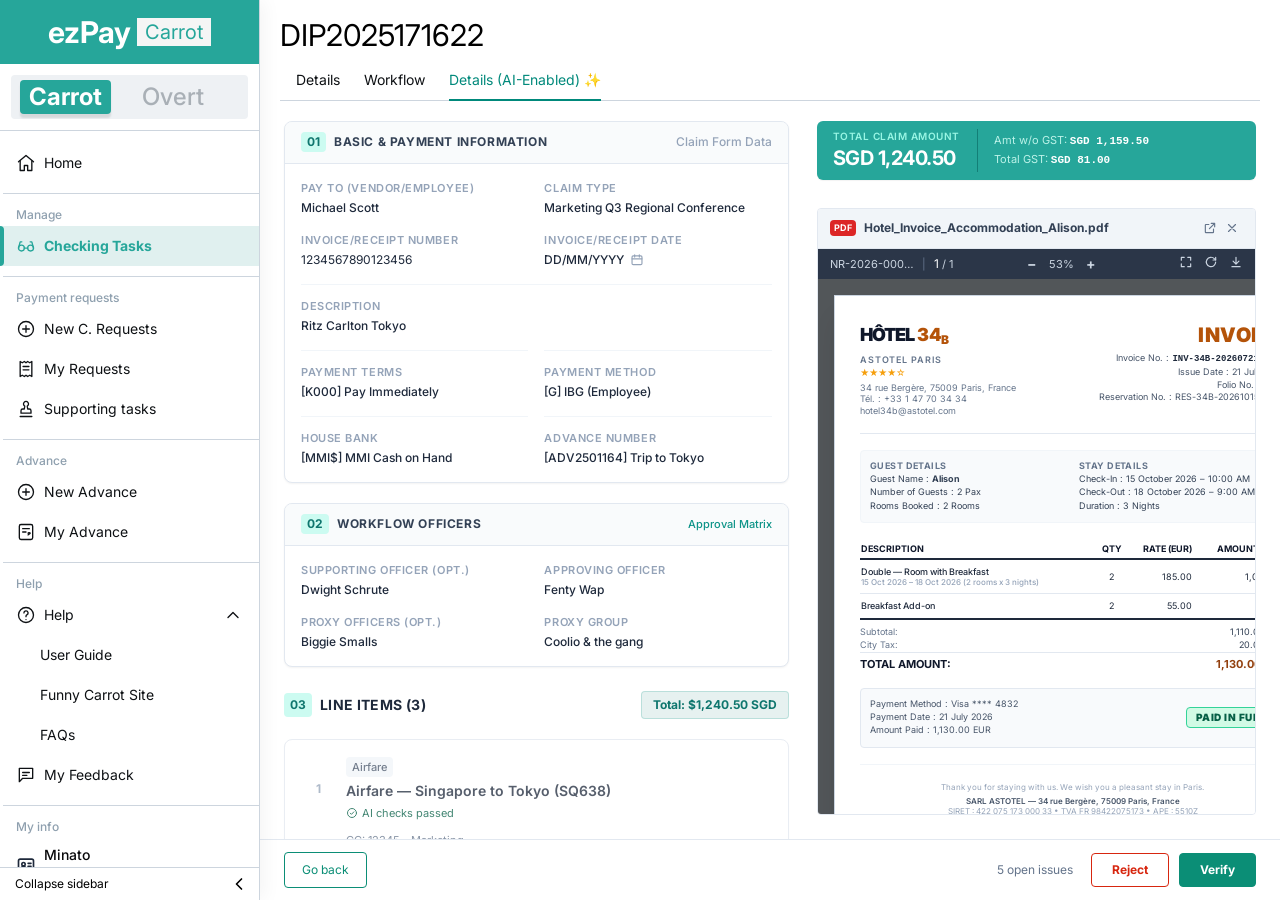
==== commit d28e028f: "Pin receipt preview to the right in AI Checker Co-Authored-By: Claude Opus 5.5 <noreply@anthropic.co" ====
--- a/prototypes/ai-checker/index.html
+++ b/prototypes/ai-checker/index.html
@@ -56,7 +56,7 @@
   @media (prefers-reduced-motion: reduce) { *, *::before, *::after { transition: none !important; animation: none !important; } }
 
   /* ---------- App shell ---------- */
-  .app { display: grid; grid-template-columns: 260px 1fr; min-height: 100vh; transition: grid-template-columns .2s ease; }
+  .app { display: grid; grid-template-columns: 260px 1fr; height: 100vh; height: 100dvh; transition: grid-template-columns .2s ease; }
   .app[data-sidebar="collapsed"] { grid-template-columns: 64px 1fr; }
 
   .sidebar { position: sticky; top: 0; height: 100vh; display: flex; flex-direction: column; background: #fff; border-right: 1px solid var(--nav-border); box-shadow: 6px 0 16px rgba(2,17,37,.04); overflow: hidden; z-index: 5; }
@@ -95,7 +95,10 @@
   .app[data-sidebar="collapsed"] .collapse-btn svg.i { transform: rotate(180deg); }
 
   /* ---------- Main ---------- */
-  .main { min-width: 0; display: flex; flex-direction: column; }
+  /* Main is locked to the viewport: head + tabs on top, action bar at the bottom,
+     and only the form column (and the document canvas) scroll in between. */
+  .main { min-width: 0; min-height: 0; display: flex; flex-direction: column; overflow: hidden; }
+  .page-head, .tabs { flex: none; }
   .page-head { padding: 17px 20px 7px; }
   .page-head h1 { margin: 0; font-size: 30px; line-height: 36px; font-weight: 400; color: #000; }
   .tabs { display: flex; gap: 24px; padding: 0 16px; border-bottom: 1px solid var(--nav-border); margin: 0 20px 0 20px; }
@@ -103,8 +106,11 @@
   .tab[aria-selected="true"] { color: var(--brand-dark); }
   .tab[aria-selected="true"]::after { content: ""; position: absolute; left: 0; right: 0; bottom: -1px; height: 2px; background: var(--brand-dark); }
 
-  .content { flex: 1; padding: 20px 24px 24px 24px; display: grid; grid-template-columns: minmax(0, 1fr) minmax(360px, 512px); gap: 24px; align-items: start; }
-  .col-left { display: flex; flex-direction: column; gap: 20px; min-width: 0; }
+  .content { flex: 1; min-height: 0; padding: 0 24px 0 20px; display: grid; grid-template-columns: minmax(0, 1fr) clamp(320px, 45%, 512px); gap: 20px; }
+  .content[hidden] { display: none; }
+  /* Small inline padding keeps focus outlines and card shadows from being clipped by the scroll box */
+  .col-left { display: flex; flex-direction: column; gap: 20px; min-width: 0; min-height: 0; overflow-y: auto; padding: 20px 8px 24px 4px; }
+  .col-left > * { flex-shrink: 0; } /* don't let cards squash to fit the scroll box */
   .placeholder-panel { padding: 48px 44px; color: var(--slate-500); font-size: 14px; line-height: 22px; max-width: 60ch; }
   .placeholder-panel h2 { color: var(--slate-800); font-size: 16px; margin: 0 0 8px; }
 
@@ -284,14 +290,17 @@
   .file-end { color: var(--slate-400); display: inline-flex; }
 
   /* ---------- Document viewer (right) ---------- */
-  .viewer { position: sticky; top: 16px; display: flex; flex-direction: column; gap: 28px; min-width: 0; }
+  .viewer { display: flex; flex-direction: column; gap: 28px; min-width: 0; min-height: 0; padding: 20px 0 24px; }
+  .total-banner { flex: none; }
   .total-banner { background: var(--brand); border-radius: 6px; padding: 8px 16px; display: flex; align-items: center; gap: 16px; color: #fff; box-shadow: 0 1px 1px rgba(0,0,0,.05); }
   .total-banner .big { border-right: 1px solid rgba(15,118,110,.8); padding-right: 17px; }
   .total-banner .big span { display: block; color: var(--teal-200); font-size: 10px; line-height: 15px; font-weight: 600; letter-spacing: .5px; text-transform: uppercase; }
   .total-banner .big b { font-size: 20px; line-height: 28px; letter-spacing: -.5px; }
   .total-banner .split { font-size: 11px; line-height: 17.88px; color: rgba(204,251,241,.9); }
   .total-banner .split code { font-family: var(--mono); font-weight: 700; color: #fff; }
-  .doc { border-radius: 4px; overflow: hidden; border: 1px solid var(--slate-200); }
+  .doc { flex: 1; min-height: 0; display: flex; flex-direction: column; border-radius: 4px; overflow: hidden; border: 1px solid var(--slate-200); }
+  .doc-tab, .doc-toolbar { flex: none; }
+  .doc-tab > div:last-child { flex: none; display: flex; }
   .doc-tab { background: var(--slate-100); border-bottom: 1px solid var(--slate-200); padding: 8px 12px 9px; display: flex; align-items: center; justify-content: space-between; gap: 8px; }
   .doc-tab .name { display: flex; align-items: center; gap: 8px; min-width: 0; font-weight: 700; color: var(--slate-700); }
   .doc-tab .name span:last-child { overflow: hidden; text-overflow: ellipsis; white-space: nowrap; }
@@ -306,7 +315,7 @@
   .doc-toolbar .zoom button { border: 0; background: none; color: var(--slate-300); font-weight: 700; font-size: 14px; line-height: 14px; padding: 0 4px; }
   .doc-toolbar .icon-btn { color: var(--slate-300); padding: 0 0 0 8px; }
   .doc-toolbar .icon-btn:hover { background: none; color: #fff; }
-  .doc-canvas { background: #525659; height: min(852px, calc(100vh - 220px)); min-height: 420px; overflow: auto; padding: 16px; }
+  .doc-canvas { background: #525659; flex: 1; min-height: 0; overflow: auto; padding: 16px; }
   .sheet { background: #fff; border: 1px solid var(--slate-300); box-shadow: 0 20px 25px -5px rgba(0,0,0,.1), 0 8px 10px -6px rgba(0,0,0,.1); width: 478px; min-height: 620px; padding: 25px; display: flex; flex-direction: column; gap: 16px; font-size: 9px; line-height: 11.25px; color: var(--slate-700); transform-origin: top left; margin: 0 auto; }
   .sheet-wrap { margin: 0 auto; }
   .inv-head { display: flex; justify-content: space-between; border-bottom: 1px solid var(--slate-200); padding-bottom: 17px; }
@@ -345,7 +354,7 @@
   .no-preview { margin: auto; text-align: center; color: var(--slate-500); font-size: 12px; line-height: 18px; max-width: 30ch; }
 
   /* ---------- Footer / dialogs / toast ---------- */
-  .actionbar { position: sticky; bottom: 0; background: #fff; border-top: 1px solid var(--slate-200); padding: 12px 24px; margin: 0 0 0 0; display: flex; align-items: center; justify-content: space-between; z-index: 4; }
+  .actionbar { position: sticky; bottom: 0; flex: none; margin-top: auto; background: #fff; border-top: 1px solid var(--slate-200); padding: 12px 24px; margin: 0 0 0 0; display: flex; align-items: center; justify-content: space-between; z-index: 4; }
   .btn-outline { background: #fff; border: 1px solid var(--action); color: var(--action); border-radius: 4px; padding: 9px 17px; }
   .btn-reject { background: #fff; border: 1px solid var(--danger); color: var(--danger); border-radius: 4px; padding: 8px 20px; font-weight: 700; }
   .btn-verify { background: var(--action); border: 1px solid var(--action); color: #fff; border-radius: 4px; padding: 8px 20px; font-weight: 700; }
@@ -367,10 +376,14 @@
   .toast.show { opacity: 1; transform: translate(-50%, 0); }
 
   /* ---------- Responsive ---------- */
+  /* The preview stays pinned on the right down to 860px; the form column gets narrower,
+     so its grids drop to fewer columns. */
   @media (max-width: 1280px) {
-    .content { grid-template-columns: minmax(0, 1fr); }
-    .viewer { position: static; }
-    .sheet-wrap { overflow: visible; }
+    .fields { grid-template-columns: repeat(2, minmax(0, 1fr)); }
+    .attachments { grid-template-columns: 1fr; }
+    .item-summary { grid-template-columns: 32px 1fr; }
+    .item-summary .what { grid-column: 2; }
+    .item-summary .coding, .item-summary .amounts { grid-column: 2; text-align: left; }
   }
   @media (max-width: 1100px) {
     .side-by-side { grid-template-columns: 1fr; }
@@ -379,12 +392,13 @@
   @media (max-width: 860px) {
     .app, .app[data-sidebar="collapsed"] { grid-template-columns: 1fr; }
     .sidebar { display: none; }
-    .fields { grid-template-columns: repeat(2, minmax(0, 1fr)); }
-    .attachments { grid-template-columns: 1fr; }
-    .item-summary { grid-template-columns: 32px 1fr; }
-    .item-summary .what { grid-column: 2; }
-    .item-summary .coding, .item-summary .amounts { grid-column: 2; text-align: left; }
-    .content { padding: 16px; }
+    /* Small screens: back to normal page scrolling, preview stacks under the form */
+    .app { height: auto; min-height: 100vh; }
+    .main { overflow: visible; }
+    .content { grid-template-columns: minmax(0, 1fr); padding: 16px; gap: 24px; }
+    .col-left { overflow: visible; padding: 0; }
+    .viewer { padding: 0; }
+    .doc-canvas { flex: none; height: min(852px, calc(100vh - 220px)); min-height: 420px; }
     .tabs { margin: 0 16px; overflow-x: auto; }
     .decision-hint { display: none; }
   }
@@ -1100,7 +1114,7 @@
     state.activeFile = t.dataset.showFile;
     renderFiles(); renderViewer();
     if ('scrollAttachments' in t.dataset) $('#attachments').scrollIntoView({ behavior: 'smooth', block: 'start' });
-    if (window.innerWidth <= 1280) document.querySelector('.viewer').scrollIntoView({ behavior: 'smooth' });
+    if (window.innerWidth <= 860) document.querySelector('.viewer').scrollIntoView({ behavior: 'smooth' });
     return;
   }
 });
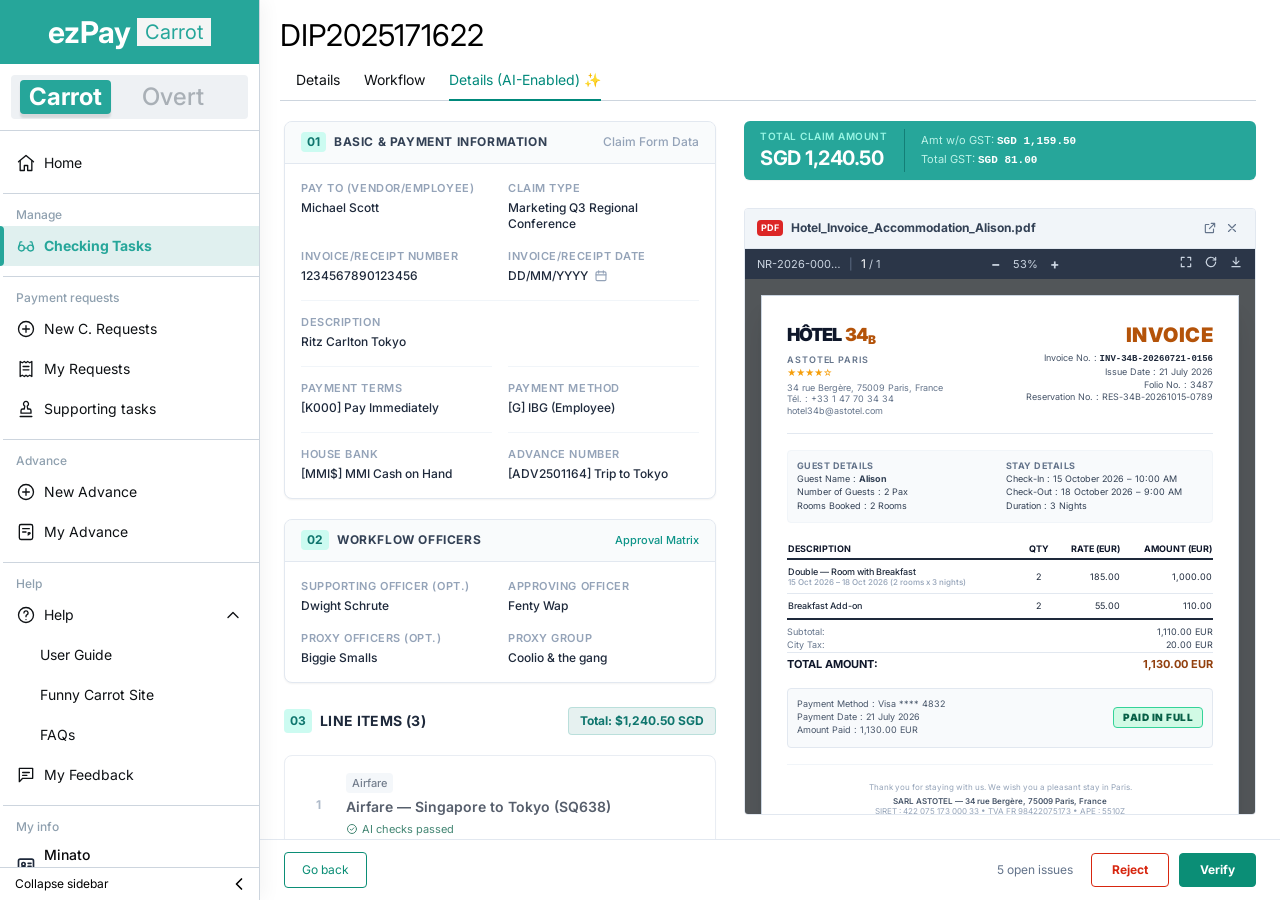
==== commit 349dbf97: "AI checker: checking tasks list, second claim, layout and field updates - Checking tasks list of cla" ====
--- a/prototypes/ai-checker/index.html
+++ b/prototypes/ai-checker/index.html
@@ -98,16 +98,47 @@
   /* Main is locked to the viewport: head + tabs on top, action bar at the bottom,
      and only the form column (and the document canvas) scroll in between. */
   .main { min-width: 0; min-height: 0; display: flex; flex-direction: column; overflow: hidden; }
-  .page-head, .tabs { flex: none; }
+  .page-head, .tabs-row { flex: none; }
   .page-head { padding: 17px 20px 7px; }
   .page-head h1 { margin: 0; font-size: 30px; line-height: 36px; font-weight: 400; color: #000; }
-  .tabs { display: flex; gap: 24px; padding: 0 16px; border-bottom: 1px solid var(--nav-border); margin: 0 20px 0 20px; }
+  /* The tabs row also holds "Show receipt preview" at its right end, while the preview is closed */
+  .tabs-row { display: flex; align-items: stretch; gap: 16px; margin: 0 24px 0 20px; border-bottom: 1px solid var(--nav-border); }
+  .tabs { flex: 1; min-width: 0; display: flex; gap: 24px; padding: 0 16px; }
   .tab { border: 0; background: transparent; height: 40px; font-size: 14px; line-height: 20px; color: var(--nav-text); padding: 0; position: relative; }
   .tab[aria-selected="true"] { color: var(--brand-dark); }
   .tab[aria-selected="true"]::after { content: ""; position: absolute; left: 0; right: 0; bottom: -1px; height: 2px; background: var(--brand-dark); }
 
-  .content { flex: 1; min-height: 0; padding: 0 24px 0 20px; display: grid; grid-template-columns: minmax(0, 1fr) clamp(320px, 45%, 512px); gap: 20px; }
+  .content { flex: 1; min-height: 0; padding: 0 24px 0 20px; display: grid; grid-template-columns: minmax(0, 1fr) clamp(480px, 40vw, 760px); gap: 20px; }
+  /* Receipt preview closed: the form takes the full width */
+  .content[data-preview="closed"] { grid-template-columns: minmax(0, 1fr); }
+  .content[data-preview="closed"] .viewer { display: none; }
+  .preview-toggle { flex: none; align-self: center; display: inline-flex; align-items: center; gap: 6px; background: #fff; border: 1px solid var(--action); color: var(--action); border-radius: var(--radius-sm); padding: 5px 12px; font-weight: 500; }
+  .preview-toggle:hover { background: var(--teal-50); }
+  .preview-toggle[hidden] { display: none; }
   .content[hidden] { display: none; }
+
+  /* ---------- Checking tasks (the list of claims, #tasks) ---------- */
+  /* The claim's tabs, panels and decisions only show when a claim is open */
+  .main[data-view="tasks"] .tabs-row,
+  .main[data-view="tasks"] [role="tabpanel"],
+  .main[data-view="tasks"] .actionbar { display: none !important; }
+  #pageTitle:focus { outline: none; }   /* focus lands here after navigating, for screen readers; it isn't a control */
+  .tasks { flex: 1; min-height: 0; overflow-y: auto; padding: 4px 24px 24px 20px; }
+  .tasks[hidden] { display: none; }
+  .tasks-intro { margin: 0 0 16px; color: var(--slate-500); font-size: 13px; line-height: 18px; }
+  .tasks-card { border: 1px solid var(--slate-200); border-radius: var(--radius); box-shadow: var(--shadow-xs); overflow-x: auto; background: #fff; }
+  .tasks-table { width: 100%; border-collapse: collapse; font-size: 13px; line-height: 18px; }
+  .tasks-table th { padding: 10px 16px; text-align: left; font-weight: 500; font-size: 12px; color: var(--slate-500); background: var(--slate-50); border-bottom: 1px solid var(--slate-200); white-space: nowrap; }
+  .tasks-table td { padding: 14px 16px; border-top: 1px solid var(--slate-100); color: var(--slate-800); vertical-align: middle; }
+  .tasks-table tbody tr:first-child td { border-top: 0; }
+  .tasks-table tbody tr { cursor: pointer; transition: background .15s; }
+  .tasks-table tbody tr:hover { background: var(--teal-50); }
+  .tasks-table .r { text-align: right; }
+  .tasks-table .amount { font-weight: 600; white-space: nowrap; }
+  .tasks-table .chev { width: 32px; color: var(--slate-400); }
+  .tasks-table .ai-dot { font-size: 12px; white-space: nowrap; }
+  .task-link { color: var(--teal-700); font-weight: 600; text-decoration: none; }
+  .task-link:hover { text-decoration: underline; }
   /* Small inline padding keeps focus outlines and card shadows from being clipped by the scroll box */
   .col-left { display: flex; flex-direction: column; gap: 20px; min-width: 0; min-height: 0; overflow-y: auto; padding: 20px 8px 24px 4px; }
   .col-left > * { flex-shrink: 0; } /* don't let cards squash to fit the scroll box */
@@ -150,7 +181,12 @@
   .ai-dot svg.i { width: 12px; height: 12px; }
 
   /* Expanded line item */
-  .item-open { border: 2px solid var(--teal-300); border-radius: var(--radius); overflow: hidden; background: #fff; }
+  /* The open line item is capped at 70% of the screen: the header strip stays put and the
+     claim details and AI checker below it each scroll on their own */
+  .item-open { border: 2px solid var(--teal-300); border-radius: var(--radius); overflow: hidden; background: #fff; display: flex; flex-direction: column; max-height: 70vh; }
+  .item-open .item-strip { flex: none; }
+  .item-open .side-by-side { flex: 1; min-height: 0; grid-template-rows: minmax(0, 1fr); }
+  .item-open .claim-side, .item-open .ai-side { min-height: 0; overflow-x: hidden; overflow-y: auto; overscroll-behavior: contain; }
   .item-strip { display: flex; align-items: center; justify-content: space-between; gap: 12px; padding: 10px 16px 11px; background: rgba(240,253,250,.9); border-bottom: 1px solid var(--teal-200); flex-wrap: wrap; }
   .strip-left { display: flex; align-items: center; gap: 8px; flex-wrap: wrap; }
   .strip-num { background: var(--teal-700); color: #fff; font-weight: 700; padding: 2px 6px; border-radius: 4px; }
@@ -181,7 +217,9 @@
   .pair { display: grid; grid-template-columns: 1fr 1fr; gap: 8px; }
   .coding-box { padding: 11px; display: flex; flex-direction: column; gap: 6px; font-size: 11px; }
   .coding-box div { display: flex; justify-content: space-between; gap: 12px; }
-  .coding-box span { color: var(--slate-400); }
+  .coding-box span { color: var(--slate-400); flex: none; }
+  .coding-box b { font-weight: inherit; text-align: right; overflow-wrap: anywhere; }
+  .coding-box b.empty { color: var(--slate-400); }
   .comments { border-top: 1px solid var(--slate-200); padding-top: 13px; display: flex; align-items: center; gap: 8px; }
   .comments label { color: var(--slate-400); font-size: 11px; font-weight: 700; letter-spacing: .55px; text-transform: uppercase; }
   .comments input { flex: 1; min-width: 0; border: 1px solid var(--slate-300); border-radius: 4px; padding: 7px 13px; font: inherit; color: var(--slate-800); }
@@ -316,7 +354,7 @@
   .doc-toolbar .icon-btn { color: var(--slate-300); padding: 0 0 0 8px; }
   .doc-toolbar .icon-btn:hover { background: none; color: #fff; }
   .doc-canvas { background: #525659; flex: 1; min-height: 0; overflow: auto; padding: 16px; }
-  .sheet { background: #fff; border: 1px solid var(--slate-300); box-shadow: 0 20px 25px -5px rgba(0,0,0,.1), 0 8px 10px -6px rgba(0,0,0,.1); width: 478px; min-height: 620px; padding: 25px; display: flex; flex-direction: column; gap: 16px; font-size: 9px; line-height: 11.25px; color: var(--slate-700); transform-origin: top left; margin: 0 auto; }
+  .sheet { background: #fff; border: 1px solid var(--slate-300); box-shadow: 0 20px 25px -5px rgba(0,0,0,.1), 0 8px 10px -6px rgba(0,0,0,.1); width: 478px; min-height: 620px; padding: 25px; display: flex; flex-direction: column; gap: 16px; font-size: 9px; line-height: 11.25px; color: var(--slate-700); transform-origin: top left; margin: 0; } /* .sheet-wrap centres it; a centred sheet would shift right before scaling */
   .sheet-wrap { margin: 0 auto; }
   .inv-head { display: flex; justify-content: space-between; border-bottom: 1px solid var(--slate-200); padding-bottom: 17px; }
   .inv-brand { font-size: 18px; line-height: 28px; font-weight: 900; letter-spacing: -.9px; color: var(--slate-900); }
@@ -385,9 +423,14 @@
     .item-summary .what { grid-column: 2; }
     .item-summary .coding, .item-summary .amounts { grid-column: 2; text-align: left; }
   }
-  @media (max-width: 1100px) {
+  /* The open line item's two sides need about 700px. Below that (a narrow window, or the
+     receipt preview taking the room) they stack and share one scroll area under the header. */
+  .col-left { container-type: inline-size; }
+  @container (max-width: 700px) {
     .side-by-side { grid-template-columns: 1fr; }
     .claim-side { border-right: 0; border-bottom: 1px solid var(--slate-100); }
+    .item-open .side-by-side { grid-template-rows: none; grid-auto-rows: max-content; overflow-y: auto; overscroll-behavior: contain; }
+    .item-open .claim-side, .item-open .ai-side { overflow: visible; min-height: auto; }
   }
   @media (max-width: 860px) {
     .app, .app[data-sidebar="collapsed"] { grid-template-columns: 1fr; }
@@ -398,8 +441,11 @@
     .content { grid-template-columns: minmax(0, 1fr); padding: 16px; gap: 24px; }
     .col-left { overflow: visible; padding: 0; }
     .viewer { padding: 0; }
+    .item-open { max-height: none; }   /* the page scrolls here, so no inner scroll areas */
+    .item-open .side-by-side { overflow: visible; }
     .doc-canvas { flex: none; height: min(852px, calc(100vh - 220px)); min-height: 420px; }
-    .tabs { margin: 0 16px; overflow-x: auto; }
+    .tabs-row { margin: 0 16px; }
+    .tabs { overflow-x: auto; }
     .decision-hint { display: none; }
   }
 </style>
@@ -460,11 +506,11 @@
       <div class="nav-divider"></div>
 
       <div class="nav-section">Manage</div>
-      <a class="nav-link" href="#" aria-current="page"><svg class="i"><use href="#i-glasses"/></svg><span class="label">Checking Tasks</span></a>
+      <a class="nav-link" href="#tasks" aria-current="page"><svg class="i"><use href="#i-glasses"/></svg><span class="label">Checking Tasks</span></a>
       <div class="nav-divider"></div>
 
       <div class="nav-section">Payment requests</div>
-      <a class="nav-link" href="#"><svg class="i"><use href="#i-plus-circle"/></svg><span class="label">New C. Requests</span></a>
+      <a class="nav-link" href="../requestor-form/index.html"><svg class="i"><use href="#i-plus-circle"/></svg><span class="label">New C. Requests</span></a>
       <a class="nav-link" href="#"><svg class="i"><use href="#i-receipt"/></svg><span class="label">My Requests</span></a>
       <a class="nav-link" href="#"><svg class="i"><use href="#i-stamp"/></svg><span class="label">Supporting tasks</span></a>
       <div class="nav-divider"></div>
@@ -491,13 +537,28 @@
   </aside>
 
   <!-- ===== Main ===== -->
-  <div class="main">
-    <header class="page-head"><h1>DIP2025171622</h1></header>
-
-    <div class="tabs" role="tablist" aria-label="Claim views">
-      <button class="tab" role="tab" aria-selected="false" aria-controls="panel-details" id="tab-details">Details</button>
-      <button class="tab" role="tab" aria-selected="false" aria-controls="panel-workflow" id="tab-workflow">Workflow</button>
-      <button class="tab" role="tab" aria-selected="true" aria-controls="panel-ai" id="tab-ai">Details (AI-Enabled) ✨</button>
+  <div class="main" id="main" data-view="claim">
+    <header class="page-head"><h1 id="pageTitle" tabindex="-1">DIP2025171622</h1></header>
+
+    <!-- ===== Checking tasks: the list of claims to check (#tasks) ===== -->
+    <section class="tasks" id="tasksView" aria-labelledby="pageTitle" hidden>
+      <p class="tasks-intro">Claims waiting for you to check. Open one to review its line items against the receipts and the AI's findings.</p>
+      <div class="tasks-card">
+        <table class="tasks-table">
+          <thead><tr><th scope="col">Claim number</th><th scope="col">Claimant</th><th scope="col">Claim type</th><th scope="col" class="r">Total</th><th scope="col">AI issues</th><th scope="col"><span class="sr-only">Open</span></th></tr></thead>
+          <tbody id="tasksBody"></tbody>
+        </table>
+      </div>
+    </section>
+
+    <div class="tabs-row">
+      <div class="tabs" role="tablist" aria-label="Claim views">
+        <button class="tab" role="tab" aria-selected="false" aria-controls="panel-details" id="tab-details">Details</button>
+        <button class="tab" role="tab" aria-selected="false" aria-controls="panel-workflow" id="tab-workflow">Workflow</button>
+        <button class="tab" role="tab" aria-selected="true" aria-controls="panel-ai" id="tab-ai">Details (AI-Enabled) ✨</button>
+      </div>
+      <!-- Shown while the receipt preview is closed -->
+      <button class="preview-toggle" id="openPreview" aria-controls="viewer" hidden><svg class="i"><use href="#i-eye"/></svg>Show receipt preview</button>
     </div>
 
     <div class="placeholder-panel" role="tabpanel" id="panel-details" aria-labelledby="tab-details" hidden>
@@ -509,7 +570,7 @@
       The approval workflow view isn't in this prototype yet.
     </div>
 
-    <div class="content" role="tabpanel" id="panel-ai" aria-labelledby="tab-ai">
+    <div class="content" role="tabpanel" id="panel-ai" aria-labelledby="tab-ai" data-preview="open">
       <div class="col-left">
 
         <!-- 01 Basic & Payment Information -->
@@ -518,17 +579,7 @@
             <h2 class="sec-title" id="s01"><span class="sec-num">01</span>Basic &amp; Payment Information</h2>
             <span class="card-meta">Claim Form Data</span>
           </div>
-          <div class="fields">
-            <div class="field"><span class="f-label">Pay to (vendor/employee)</span><span class="f-value">Michael Scott</span></div>
-            <div class="field"><span class="f-label">Claim type</span><span class="f-value">Marketing Q3 Regional Conference</span></div>
-            <div class="field"><span class="f-label">Invoice/receipt number</span><span class="f-value" style="font-weight:400">1234567890123456</span></div>
-            <div class="field"><span class="f-label">Invoice/receipt date</span><span class="f-value">DD/MM/YYYY <svg class="i"><use href="#i-calendar"/></svg></span></div>
-            <div class="field rule span-4"><span class="f-label">Description</span><span class="f-value">Ritz Carlton Tokyo</span></div>
-            <div class="field rule"><span class="f-label">Payment terms</span><span class="f-value">[K000] Pay Immediately</span></div>
-            <div class="field rule"><span class="f-label">Payment method</span><span class="f-value">[G] IBG (Employee)</span></div>
-            <div class="field rule"><span class="f-label">House bank</span><span class="f-value">[MMI$] MMI Cash on Hand</span></div>
-            <div class="field rule"><span class="f-label">Advance number</span><span class="f-value">[ADV2501164] Trip to Tokyo</span></div>
-          </div>
+          <div class="fields" id="basicFields"></div>
         </section>
 
         <!-- 02 Workflow Officers -->
@@ -537,25 +588,20 @@
             <h2 class="sec-title" id="s02"><span class="sec-num">02</span>Workflow Officers</h2>
             <button class="link-btn" data-toast="The approval matrix opens in a new view in the real product.">Approval Matrix</button>
           </div>
-          <div class="fields">
-            <div class="field"><span class="f-label">Supporting officer (opt.)</span><span class="f-value">Dwight Schrute</span></div>
-            <div class="field"><span class="f-label">Approving officer</span><span class="f-value">Fenty Wap</span></div>
-            <div class="field"><span class="f-label">Proxy officers (opt.)</span><span class="f-value">Biggie Smalls</span></div>
-            <div class="field"><span class="f-label">Proxy group</span><span class="f-value">Coolio &amp; the gang</span></div>
-          </div>
+          <div class="fields" id="officerFields"></div>
         </section>
 
         <!-- 03 Line Items -->
         <div class="items-head">
-          <h2 class="sec-title"><span class="sec-num">03</span>Line Items (3)</h2>
-          <span class="total-pill">Total: $1,240.50 SGD</span>
+          <h2 class="sec-title"><span class="sec-num">03</span><span id="itemsTitle">Line Items</span></h2>
+          <span class="total-pill" id="totalPill"></span>
         </div>
         <div class="items" id="items"></div>
 
         <!-- Attachments -->
         <div class="attachments" id="attachments">
           <section class="card att-box" aria-labelledby="pop">
-            <h3 id="pop"><svg class="i"><use href="#i-file"/></svg>Proof of Purchase (2)</h3>
+            <h3 id="pop"><svg class="i"><use href="#i-file"/></svg><span id="proofTitle">Proof of Purchase</span></h3>
             <div id="files-proof" style="display:flex;flex-direction:column;gap:8px"></div>
           </section>
           <section class="card att-box" aria-labelledby="sup">
@@ -566,17 +612,17 @@
       </div>
 
       <!-- ===== Document viewer ===== -->
-      <aside class="viewer" aria-label="Document viewer">
+      <aside class="viewer" id="viewer" aria-label="Document viewer">
         <div class="total-banner">
-          <div class="big"><span>Total claim amount</span><b>SGD 1,240.50</b></div>
-          <div class="split">Amt w/o GST: <code>SGD 1,159.50</code><br>Total GST: <code>SGD 81.00</code></div>
+          <div class="big"><span id="bannerLabel">Total claim amount</span><b id="bannerTotal"></b></div>
+          <div class="split" id="bannerSplit"></div>
         </div>
         <div class="doc">
           <div class="doc-tab">
             <div class="name"><span class="pdf">PDF</span><span id="docName"></span></div>
             <div>
               <button class="icon-btn" aria-label="Open in new window" data-toast="Opens the file in a new window in the real product."><svg class="i"><use href="#i-external"/></svg></button>
-              <button class="icon-btn" aria-label="Close preview" id="closeDoc"><svg class="i"><use href="#i-x"/></svg></button>
+              <button class="icon-btn" aria-label="Close receipt preview" aria-controls="viewer" id="closeDoc"><svg class="i"><use href="#i-x"/></svg></button>
             </div>
           </div>
           <div class="doc-toolbar">
@@ -599,7 +645,7 @@
 
     <!-- ===== Bottom action bar ===== -->
     <footer class="actionbar">
-      <button class="btn-outline" data-toast="Goes back to Checking Tasks in the real product.">Go back</button>
+      <button class="btn-outline" id="goBack">Go back</button>
       <div class="decisions">
         <span class="decision-hint" id="decisionHint" aria-live="polite"></span>
         <button class="btn-reject" id="rejectBtn">Reject</button>
@@ -638,95 +684,215 @@
 
 <script>
 /* =========================================================
-   Mock data. Everything here is placeholder content taken
-   from the Figma frame; entries marked `placeholder: true`
-   were added to fill counts the design shows (e.g. 3/10).
+   Mock data: the claims waiting to be checked.
+   Claim DIP2025171622 is the one in the Figma frame; entries
+   marked `placeholder: true` were added to fill counts the
+   design shows (e.g. 3/10). Claim DIP2025171688 isn't in the
+   Figma: it's a second sample with foreign-currency line items.
+
+   Each claim has its own basic info, officers, totals, files
+   and line items; `start` is what's open when you first view it.
+   Receipt previews are in SHEETS, keyed by file id.
+
+   Line item coding: fund, cost, gl, aor and io, plus the
+   optional agency, assignment, as123, location and project.
+   Empty values show as "—".
    ========================================================= */
-const FILES = [
-  { id: 'air',   group: 'proof',   name: 'Air Ticket SQ638.pdf',  sub: 'Air Ticket_Alison.pdf • 412 KB', docName: 'Air Ticket_Alison.pdf', ref: 'SQ638-ETKT' },
-  { id: 'hotel', group: 'proof',   name: 'Hotel Tokyo Folio.pdf', sub: 'RitzCarlton_Receipt.pdf • Page 1-2', docName: 'Hotel_Invoice_Accommodation_Alison.pdf', ref: 'NR-2026-000…' },
-  { id: 'email', group: 'support', name: 'Air Ticket & Hotel Deviation Email_Alison.pdf', sub: 'Alison • 1 Oct 2025, 08:00 • Email approval', docName: 'Air Ticket & Hotel Deviation Email_Alison.pdf', ref: 'EML-0110' },
-];
-
-const ITEMS = [
+const CLAIMS = [
   {
-    n: 1, category: 'Airfare', title: 'Airfare — Singapore to Tokyo (SQ638)', attachment: 'email',
-    coding: ['CC: 12345 - Marketing', 'FC: FC-99 - Operations', 'GL: 720100', 'AOR: None | IO No: None'],
-    net: '$450.00', gst: '$40.50', total: '$490.50',
-    detail: {
-      total: 'SGD 490.50', excl: '450.00', gst: '40.50', taxCode: 'P9',
-      description: 'Return economy airfare, Singapore to Tokyo (SQ638), for the Marketing Q3 Regional Conference',
-      invNo: 'SQ638-ETKT-0021', invDate: '2025-09-28',
-      fund: 'TRG/PT(Tech)', cost: 'FPP', gl: '720100 [AIRFARE-OVERSEAS]', aor: 'AOR-CONF2',
+    id: 'DIP2025171622',
+    basic: {
+      payTo: 'Michael Scott', claimType: 'Marketing Q3 Regional Conference',
+      invNo: '1234567890123456', invDate: 'DD/MM/YYYY', description: 'Ritz Carlton Tokyo',
+      paymentTerms: '[K000] Pay Immediately', paymentMethod: '[G] IBG (Employee)',
+      houseBank: '[MMI$] MMI Cash on Hand', advance: '[ADV2501164] Trip to Tokyo',
     },
-    compare: [
-      { label: 'Ticket date', value: '2025-09-28' },
-      { label: 'Ticket number', value: '618-2401187733' },
-      { label: 'Amount (excl. GST)', value: '450.00' },
+    officers: { supporting: 'Dwight Schrute', approving: 'Fenty Wap', proxies: 'Biggie Smalls', proxyGroup: 'Coolio & the gang' },
+    total: {
+      label: 'Total claim amount', amount: 'SGD 1,240.50', pill: 'Total: $1,240.50 SGD',
+      lines: [['Amt w/o GST', 'SGD 1,159.50'], ['Total GST', 'SGD 81.00']],
+    },
+    start: { activeItem: 2, activeFile: 'hotel', openCheck: 'c1' },
+    files: [
+      { id: 'air',   group: 'proof',   name: 'Air Ticket SQ638.pdf',  sub: 'Air Ticket_Alison.pdf • 412 KB', docName: 'Air Ticket_Alison.pdf', ref: 'SQ638-ETKT' },
+      { id: 'hotel', group: 'proof',   name: 'Hotel Tokyo Folio.pdf', sub: 'RitzCarlton_Receipt.pdf • Page 1-2', docName: 'Hotel_Invoice_Accommodation_Alison.pdf', ref: 'NR-2026-000…' },
+      { id: 'email', group: 'support', name: 'Air Ticket & Hotel Deviation Email_Alison.pdf', sub: 'Alison • 1 Oct 2025, 08:00 • Email approval', docName: 'Air Ticket & Hotel Deviation Email_Alison.pdf', ref: 'EML-0110' },
     ],
-    flags: [],
-    checks: 'allPass',
-  },
-  {
-    n: 2, category: 'Accommodation', title: 'Hotel Tokyo from DD-MM to DD-MM', attachment: 'email',
-    coding: ['CC: FPP', 'FC: TRG/PT(Tech)', 'GL: 300-602', 'AOR: AOR-CONF2'],
-    net: '$1,769.02', gst: '$0.00', total: '$1,769.02',
-    detail: {
-      total: 'SGD 1,769.02', excl: '1,769.02', gst: '0.00', taxCode: 'P0',
-      description: 'Hotel stay at Hôtel 34B Astotel, Paris — 2 rooms x 3 nights (15–18 Oct 2026), Double Room with Breakfast + Breakfast Add-on, City Tax included',
-      invNo: 'INV-34B-20260721-0156', invDate: '2026-07-21',
-      fund: 'TRG/PT(Tech)', cost: 'FPP', gl: '300-602 [TPT&TRAVELLING-OVERSEAS]', aor: 'AOR-CONF2',
-    },
-    compare: [
-      { label: 'Invoice / Folio Date', value: '2025-10-01' },
-      { label: 'Invoice/Folio Number', value: '061-2509012346' },
-      { label: 'Amount (excl. GST)', value: '1,934.70' },
-    ],
-    flags: [
-      { id: 'gst',   name: 'GST Amount Mismatch',   meta: 'Confidence: 85%', metaChip: true, field: 'gst',   user: '0.00',     ai: '10.90' },
-      { id: 'total', name: 'Total Amount Mismatch', meta: 'Difference: +10.90',               field: 'total', user: '1,934.70', ai: '1,945.60' },
-    ],
-    checks: [
-      { id: 'c1', status: 'fail', name: 'For non-approved vendor: an email approval from a Senior Manager, Head, Director, or Senior Director must be attached',
-        sub: "Email approval present but approver's title is missing.", conf: 85,
-        expected: 'Email approval present AND approver holds one of: Senior Manager, Head, Director, Senior Director',
-        actual: "Email approval is present (approved by Grayson Chong), but the approver's title is not mentioned anywhere in the email document — title could not be determined",
-        lowConf: { field: 'Email Approval Approver Title (0%):', text: "Field not present on this document. The approver's title or designation is not mentioned anywhere in the email." },
-        doc: 'email' },
-      { id: 'c2', status: 'fail', name: 'A flight itinerary (electronic ticket) must be attached',
-        expected: 'An e-ticket or itinerary showing passenger name, flight number and dates',
-        actual: 'No itinerary or e-ticket found among the attached documents for this line item', conf: 92 },
-      { id: 'c3', status: 'fail', placeholder: true, name: 'Nightly room rate must be within the overseas lodging cap for the destination',
-        expected: 'Room rate per night ≤ lodging cap for Tokyo',
-        actual: 'Receipt shows a Paris property, so the AI could not match the rate to the Tokyo cap', conf: 70 },
-      { id: 'p1', status: 'pass', placeholder: true, name: 'Receipt is issued in the claimant\'s or traveller\'s name' },
-      { id: 'p2', status: 'pass', placeholder: true, name: 'Receipt is not a duplicate of an earlier claim' },
-      { id: 'p3', status: 'pass', placeholder: true, name: 'Receipt shows the amount was paid in full' },
-      { id: 'p4', status: 'pass', placeholder: true, name: 'GL account matches the expense category' },
-      { id: 'p5', status: 'pass', placeholder: true, name: 'Currency is converted at the rate on the receipt date' },
-      { id: 'n1', status: 'na',   placeholder: true, name: 'Entertainment guest list must be attached' },
-      { id: 'n2', status: 'na',   placeholder: true, name: 'Asset tag required for equipment over SGD 2,000' },
+    items: [
+      {
+        n: 1, category: 'Airfare', title: 'Airfare — Singapore to Tokyo (SQ638)', attachment: 'email', currency: 'SGD',
+        coding: ['CC: 12345 - Marketing', 'FC: TRG/PT(Tech)', 'GL: 720100'],
+        net: '$450.00', gst: '$40.50', total: '$490.50',
+        detail: {
+          total: 'SGD 490.50', excl: '450.00', gst: '40.50', taxCode: 'P9',
+          description: 'Return economy airfare, Singapore to Tokyo (SQ638), for the Marketing Q3 Regional Conference',
+          invNo: 'SQ638-ETKT-0021', invDate: '2025-09-28',
+          fund: 'TRG/PT(Tech)', cost: 'FPP', gl: '720100 [AIRFARE-OVERSEAS]', aor: '', io: '',
+          agency: '', assignment: '', as123: '', location: '', project: '',
+        },
+        compare: [
+          { label: 'Ticket date', value: '2025-09-28' },
+          { label: 'Ticket number', value: '618-2401187733' },
+          { label: 'Amount (excl. GST)', value: '450.00' },
+        ],
+        flags: [],
+        checks: 'allPass',
+      },
+      {
+        n: 2, category: 'Accommodation', title: 'Hotel Tokyo from DD-MM to DD-MM', attachment: 'email', currency: 'SGD',
+        coding: ['CC: FPP', 'FC: TRG/PT(Tech)', 'GL: 300-602'],
+        net: '$1,769.02', gst: '$0.00', total: '$1,769.02',
+        detail: {
+          total: 'SGD 1,769.02', excl: '1,769.02', gst: '0.00', taxCode: 'P0',
+          description: 'Hotel stay at Hôtel 34B Astotel, Paris — 2 rooms x 3 nights (15–18 Oct 2026), Double Room with Breakfast + Breakfast Add-on, City Tax included',
+          invNo: 'INV-34B-20260721-0156', invDate: '2026-07-21',
+          fund: 'TRG/PT(Tech)', cost: 'FPP', gl: '300-602 [TPT&TRAVELLING-OVERSEAS]', aor: 'AOR-CONF2', io: '',
+          agency: '', assignment: '', as123: '', location: '', project: '',
+        },
+        compare: [
+          { label: 'Invoice / Folio Date', value: '2025-10-01' },
+          { label: 'Invoice/Folio Number', value: '061-2509012346' },
+          { label: 'Amount (excl. GST)', value: '1,934.70' },
+        ],
+        flags: [
+          { id: 'gst',   name: 'GST Amount Mismatch',   meta: 'Confidence: 85%', metaChip: true, field: 'gst',   user: '0.00',     ai: '10.90' },
+          { id: 'total', name: 'Total Amount Mismatch', meta: 'Difference: +10.90',               field: 'total', user: '1,934.70', ai: '1,945.60' },
+        ],
+        checks: [
+          { id: 'c1', status: 'fail', name: 'For non-approved vendor: an email approval from a Senior Manager, Head, Director, or Senior Director must be attached',
+            sub: "Email approval present but approver's title is missing.", conf: 85,
+            expected: 'Email approval present AND approver holds one of: Senior Manager, Head, Director, Senior Director',
+            actual: "Email approval is present (approved by Grayson Chong), but the approver's title is not mentioned anywhere in the email document — title could not be determined",
+            lowConf: { field: 'Email Approval Approver Title (0%):', text: "Field not present on this document. The approver's title or designation is not mentioned anywhere in the email." },
+            doc: 'email' },
+          { id: 'c2', status: 'fail', name: 'A flight itinerary (electronic ticket) must be attached',
+            expected: 'An e-ticket or itinerary showing passenger name, flight number and dates',
+            actual: 'No itinerary or e-ticket found among the attached documents for this line item', conf: 92 },
+          { id: 'c3', status: 'fail', placeholder: true, name: 'Nightly room rate must be within the overseas lodging cap for the destination',
+            expected: 'Room rate per night ≤ lodging cap for Tokyo',
+            actual: 'Receipt shows a Paris property, so the AI could not match the rate to the Tokyo cap', conf: 70 },
+          { id: 'p1', status: 'pass', placeholder: true, name: 'Receipt is issued in the claimant\'s or traveller\'s name' },
+          { id: 'p2', status: 'pass', placeholder: true, name: 'Receipt is not a duplicate of an earlier claim' },
+          { id: 'p3', status: 'pass', placeholder: true, name: 'Receipt shows the amount was paid in full' },
+          { id: 'p4', status: 'pass', placeholder: true, name: 'GL account matches the expense category' },
+          { id: 'p5', status: 'pass', placeholder: true, name: 'Currency is converted at the rate on the receipt date' },
+          { id: 'n1', status: 'na',   placeholder: true, name: 'Entertainment guest list must be attached' },
+          { id: 'n2', status: 'na',   placeholder: true, name: 'Asset tag required for equipment over SGD 2,000' },
+        ],
+      },
+      {
+        n: 3, category: 'Airfare', title: 'Airfare — Singapore to Tokyo (SQ638)', attachment: 'email', currency: 'SGD',
+        coding: ['CC: 12345 - Marketing', 'FC: TRG/PT(Tech)', 'GL: 720100'],
+        net: '$450.00', gst: '$40.50', total: '$490.50',
+        detail: {
+          total: 'SGD 490.50', excl: '450.00', gst: '40.50', taxCode: 'P9',
+          description: 'Return economy airfare, Singapore to Tokyo (SQ638), for the Marketing Q3 Regional Conference',
+          invNo: 'SQ638-ETKT-0022', invDate: '2025-09-28',
+          fund: 'TRG/PT(Tech)', cost: 'FPP', gl: '720100 [AIRFARE-OVERSEAS]', aor: '', io: '',
+          agency: '', assignment: '', as123: '', location: '', project: '',
+        },
+        compare: [
+          { label: 'Ticket date', value: '2025-09-28' },
+          { label: 'Ticket number', value: '618-2401187734' },
+          { label: 'Amount (excl. GST)', value: '450.00' },
+        ],
+        flags: [],
+        checks: 'allPass',
+      },
     ],
   },
+
+  // Second sample (not in the Figma): a software subscription billed in USD, so no GST or GST Rate.
+  // Prices, invoice and bank details are invented for the prototype.
   {
-    n: 3, category: 'Airfare', title: 'Airfare — Singapore to Tokyo (SQ638)', attachment: 'email',
-    coding: ['CC: 12345 - Marketing', 'FC: FC-99 - Operations', 'GL: 720100', 'AOR: None | IO No: None'],
-    net: '$450.00', gst: '$40.50', total: '$490.50',
-    detail: {
-      total: 'SGD 490.50', excl: '450.00', gst: '40.50', taxCode: 'P9',
-      description: 'Return economy airfare, Singapore to Tokyo (SQ638), for the Marketing Q3 Regional Conference',
-      invNo: 'SQ638-ETKT-0022', invDate: '2025-09-28',
-      fund: 'TRG/PT(Tech)', cost: 'FPP', gl: '720100 [AIRFARE-OVERSEAS]', aor: 'AOR-CONF2',
+    id: 'DIP2025171688',
+    // Non-PT claim: finance & policy checks aren't decided for these yet, so the panel is hidden
+    // and its checks don't count as issues. The checks below stay so they can be switched on.
+    policyChecks: false,
+    basic: {
+      payTo: 'Pam Beesly', claimType: 'Software subscription',
+      invNo: 'INV-2025-10-48213', invDate: '01/11/2025', description: 'Claude Team plan and API usage for the internal AI tooling pilot, Oct 2025',
+      paymentTerms: '[K000] Pay Immediately', paymentMethod: '[G] IBG (Employee)',
+      houseBank: '[DBS1] DBS Operating Account', advance: '',
     },
-    compare: [
-      { label: 'Ticket date', value: '2025-09-28' },
-      { label: 'Ticket number', value: '618-2401187734' },
-      { label: 'Amount (excl. GST)', value: '450.00' },
+    officers: { supporting: 'Andy Bernard', approving: 'Fenty Wap', proxies: 'Grayson Chong', proxyGroup: 'Finance proxies' },
+    total: {
+      label: 'Total claim amount (converted)', amount: 'SGD 249.12', pill: 'Total: SGD 249.12 (converted)',
+      lines: [['USD 192.37', '≈ SGD 249.12'], ['Rate on invoice date', '1 USD = 1.2950 SGD']],
+    },
+    start: { activeItem: 1, activeFile: 'us-invoice', openCheck: 'u1' },
+    files: [
+      { id: 'us-invoice',  group: 'proof',   name: 'Claude invoice INV-2025-10-48213.pdf', sub: 'Anthropic • 1 Nov 2025 • Invoice', docName: 'Claude_Invoice_INV-2025-10-48213.pdf', ref: 'INV-2025-10-48213' },
+      { id: 'us-bankslip', group: 'proof',   name: 'Bank slip — card payment.pdf',          sub: 'Card **** 1190 • 2 Nov 2025 • Bank slip', docName: 'Bank_Slip_Card_1190_02Nov2025.pdf', ref: 'TXN-8830215' },
+      { id: 'aor-doc',     group: 'support', name: 'Approved AOR — AOR-OPS1 software.pdf', sub: 'Grayson Chong • 15 Aug 2025 • Approved AOR', docName: 'AOR-OPS1_Software_Subscriptions_Approved.pdf', ref: 'AOR-OPS1' },
     ],
-    flags: [],
-    checks: 'allPass',
+    items: [
+      {
+        n: 1, category: 'Software subscription', title: 'Claude Team plan — 5 seats (Oct 2025)', attachment: 'us-invoice', currency: 'USD',
+        coding: ['CC: FPP', 'FC: 123Proj', 'GL: 640100'],
+        total: 'USD 150.00', approx: 'SGD 194.25',
+        detail: {
+          total: 'USD 150.00', amount: '150.00', approx: '194.25',
+          description: 'Claude Team plan, 5 seats × USD 30.00, billing period 1–31 Oct 2025',
+          invNo: 'INV-2025-10-48213', invDate: '2025-11-01',
+          fund: '123Proj', cost: 'FPP', gl: '640100 [SOFTWARE-SUBSCRIPTIONS]', aor: 'AOR-OPS1', io: 'IO-500402',
+          agency: 'Carrot HQ', assignment: 'ASG-3105 AI tooling pilot', as123: 'AS-01107', location: 'Singapore', project: 'PRJ-0199 Internal tooling',
+        },
+        compare: [
+          { label: 'Invoice date', value: '2025-11-01' },
+          { label: 'Invoice number', value: 'INV-2025-10-48213' },
+          { label: 'Amount', value: '150.00' },
+        ],
+        flags: [],
+        checks: [
+          { id: 'u1', status: 'fail', name: 'Software subscriptions must be within the approved AOR',
+            sub: 'Invoice bills 5 seats; AOR-OPS1 approves up to 4.', conf: 91,
+            expected: 'Seats and monthly amount on the invoice are within AOR-OPS1: up to 4 seats, USD 120.00 a month',
+            actual: 'Invoice bills 5 seats (USD 150.00 for October), one seat and USD 30.00 over the approved AOR',
+            doc: 'aor-doc' },
+          { id: 'u2', status: 'pass', name: 'Invoice is addressed to the claimant or the company' },
+          { id: 'u3', status: 'pass', name: 'Bank slip shows the payment to the vendor' },
+          { id: 'u4', status: 'pass', name: 'Receipt is not a duplicate of an earlier claim' },
+          { id: 'u5', status: 'pass', name: 'GL account matches the expense category' },
+          { id: 'u6', status: 'pass', name: 'Currency is converted at the rate on the invoice date' },
+          { id: 'u7', status: 'na',   name: 'Asset tag required for equipment over SGD 2,000' },
+        ],
+      },
+      {
+        n: 2, category: 'Software subscription', title: 'Claude API usage (Oct 2025)', attachment: 'us-invoice', currency: 'USD',
+        coding: ['CC: FPP', 'FC: 123Proj', 'GL: 640100'],
+        total: 'USD 42.37', approx: 'SGD 54.87',
+        detail: {
+          total: 'USD 42.37', amount: '42.37', approx: '54.87',
+          description: 'Claude API usage (pay as you go), 1–31 Oct 2025',
+          invNo: 'INV-2025-10-48213', invDate: '2025-11-01',
+          fund: '123Proj', cost: 'FPP', gl: '640100 [SOFTWARE-SUBSCRIPTIONS]', aor: 'AOR-OPS1', io: 'IO-500402',
+          agency: 'Carrot HQ', assignment: 'ASG-3105 AI tooling pilot', as123: 'AS-01108', location: 'Singapore', project: 'PRJ-0199 Internal tooling',
+        },
+        compare: [
+          { label: 'Invoice date', value: '2025-11-01' },
+          { label: 'Invoice number', value: 'INV-2025-10-48213' },
+        ],
+        flags: [
+          { id: 'us-total', name: 'Total Amount Mismatch', meta: 'Difference: +0.90', field: 'total', user: '42.37', ai: '43.27', aiApprox: '56.03' },
+        ],
+        checks: [
+          { id: 'a1', status: 'pass', name: 'Invoice is addressed to the claimant or the company' },
+          { id: 'a2', status: 'pass', name: 'Bank slip shows the payment to the vendor' },
+          { id: 'a3', status: 'pass', name: 'Usage is within the approved AOR (up to USD 100.00 a month)' },
+          { id: 'a4', status: 'pass', name: 'Receipt is not a duplicate of an earlier claim' },
+          { id: 'a5', status: 'pass', name: 'Currency is converted at the rate on the invoice date' },
+          { id: 'a6', status: 'na',   name: 'Asset tag required for equipment over SGD 2,000' },
+        ],
+      },
+    ],
   },
 ];
+
+// The claim being checked. FILES and ITEMS point at its files and line items.
+let currentClaim = null;
+let FILES = [];
+let ITEMS = [];
 
 const PASS_SET = [
   "Receipt is issued in the claimant's or traveller's name",
@@ -741,20 +907,27 @@
 
 /* ---------- State ---------- */
 const state = {
-  activeItem: 2,
-  activeFile: 'hotel',
+  // Per claim (saved and restored when you switch claims): activeItem, activeFile, openCheck,
+  // filter, resolvedFlags, resolvedChecks, comments. Set from the claim's `start` when first opened.
+  activeItem: null,
+  activeFile: null,
   zoom: 53,
+  zoomFit: true,      // fit the receipt to the panel's width; + / − switch to a manual zoom
+  previewOpen: true,  // receipt preview panel; remembered while you stay on the page
   panelOpen: { a: true, b: true },
   filter: 'all',
-  openCheck: 'c1',
+  openCheck: null,
   resolvedFlags: new Set(),
   resolvedChecks: new Set(),
   comments: {},
   rerunning: false,
 };
 
+// Each line item knows whether its claim shows finance & policy checks (on unless the claim says `policyChecks: false`)
+CLAIMS.forEach(c => c.items.forEach(it => { it.policyChecks = c.policyChecks !== false; }));
+
 // Turn 'allPass' items into concrete checks
-ITEMS.forEach(it => {
+CLAIMS.flatMap(c => c.items).forEach(it => {
   if (it.checks === 'allPass') {
     it.checks = PASS_SET.map((name, i) => ({ id: `i${it.n}p${i}`, status: 'pass', placeholder: true, name }))
       .concat([{ id: `i${it.n}n1`, status: 'na', placeholder: true, name: 'Entertainment guest list must be attached' },
@@ -767,12 +940,23 @@
 const esc = s => String(s).replace(/[&<>"']/g, c => ({ '&': '&amp;', '<': '&lt;', '>': '&gt;', '"': '&quot;', "'": '&#39;' }[c]));
 const ico = (name, cls = '') => `<svg class="i ${cls}" aria-hidden="true"><use href="#i-${name}"/></svg>`;
 const fileById = id => FILES.find(f => f.id === id);
-
-function openIssues(item) {
-  const flags = item.flags.filter(f => !state.resolvedFlags.has(f.id)).length;
-  const fails = item.checks.filter(c => c.status === 'fail' && !state.resolvedChecks.has(c.id)).length;
+const orDash = v => v || '—';   // empty optional values show a dash
+// GST rate: the tax code with its percentage, e.g. "P9 (9%)"
+const GST_RATES = { P9: 9, P0: 0 };
+const gstRate = code => code in GST_RATES ? `${code} (${GST_RATES[code]}%)` : orDash(code);
+// Rows in the expanded line item's coding box, in order
+const CODING_ROWS = [
+  ['fund', 'Fund Center'], ['cost', 'Cost Center'], ['gl', 'GL Account'], ['aor', 'AOR (Fund Number)'], ['io', 'IO'],
+  ['agency', 'Agency'], ['assignment', 'Assignment'], ['as123', 'As123'], ['location', 'Location'], ['project', 'Project'],
+];
+
+// Open AI issues on a line item; `st` is the review progress to count against (the open claim's by default)
+function openIssues(item, st = state) {
+  const flags = item.flags.filter(f => !st.resolvedFlags.has(f.id)).length;
+  const fails = item.policyChecks ? item.checks.filter(c => c.status === 'fail' && !st.resolvedChecks.has(c.id)).length : 0;
   return flags + fails;
 }
+const isSGD = it => it.currency === 'SGD';
 function totalOpenIssues() { return ITEMS.reduce((n, it) => n + openIssues(it), 0); }
 
 let toastTimer;
@@ -798,26 +982,33 @@
       <span class="item-title">${esc(it.title)}</span>
       ${aiState}
     </span>
-    <span class="coding">${it.coding.map(esc).join('<br>')}</span>
-    <span class="amounts">Net: ${it.net}<br>GST (9%): ${it.gst}<b>Total: ${it.total}</b></span>
+    <span class="coding">${[...it.coding, `AOR (Fund Number): ${orDash(it.detail.aor)} | IO: ${orDash(it.detail.io)}`].map(esc).join('<br>')}</span>
+    <span class="amounts">${isSGD(it)
+      ? `Net: ${it.net}<br>GST (9%): ${it.gst}<b>Total: ${it.total}</b>`
+      : `No GST<br>≈ ${esc(it.approx)}<b>Total: ${esc(it.total)}</b>`}</span>
   </button>`;
 }
 
 function claimSide(it) {
   const d = it.detail;
-  const gstFixed = state.resolvedFlags.has('gst') && it.n === 2;
-  const totalFixed = state.resolvedFlags.has('total') && it.n === 2;
-  const gst = gstFixed ? '10.90' : d.gst;
-  const total = totalFixed ? 'SGD 1,945.60' : d.total;
+  // A flag the checker accepted (Update) replaces the claim's value with the AI's
+  const fixed = field => it.flags.find(f => f.field === field && state.resolvedFlags.has(f.id));
+  const gstFix = fixed('gst'), totalFix = fixed('total');
+  const gst = gstFix ? gstFix.ai : d.gst;
+  const total = totalFix ? `${it.currency} ${totalFix.ai}` : d.total;
+  const file = fileById(it.attachment);
   const saved = state.comments[it.n];
   return `
   <div class="claim-side">
     <div class="box amount-box">
       <div class="amount-row"><span>Total Amount</span><b>${total}</b></div>
-      <div class="amount-split">
+      <div class="amount-split">${isSGD(it) ? `
         <div><span>Excl. GST</span><b>${d.excl}</b></div>
-        <div><span>GST</span><b class="${gstFixed ? 'changed' : ''}">${gst}</b></div>
-        <div><span>Tax Code</span><b>${d.taxCode}</b></div>
+        <div><span>GST</span><b class="${gstFix ? 'changed' : ''}">${gst}</b></div>
+        <div><span>GST Rate</span><b>${gstRate(d.taxCode)}</b></div>` : `
+        <div><span>Currency</span><b>${esc(it.currency)}</b></div>
+        <div><span>Amount</span><b class="${totalFix ? 'changed' : ''}">${esc(totalFix ? totalFix.ai : d.amount)}</b></div>
+        <div><span>In SGD (approx.)</span><b class="${totalFix?.aiApprox ? 'changed' : ''}">${esc(totalFix?.aiApprox || d.approx)}</b></div>`}
       </div>
     </div>
     <div class="field"><span class="f-label">Description</span><div class="box desc-box">${esc(d.description)}</div></div>
@@ -826,12 +1017,9 @@
       <div class="field"><span class="f-label">Invoice date</span><span style="font-weight:500">${esc(d.invDate)}</span></div>
     </div>
     <div class="box coding-box">
-      <div><span>Fund Center:</span>${esc(d.fund)}</div>
-      <div><span>Cost Center:</span>${esc(d.cost)}</div>
-      <div><span>GL Account:</span>${esc(d.gl)}</div>
-      <div><span>AOR:</span>${esc(d.aor)}</div>
-    </div>
-    <div><button class="link-btn" data-show-file="${it.attachment}">${ico('clip')}Email approval.pdf</button></div>
+      ${CODING_ROWS.map(([key, label]) => `<div><span>${label}:</span><b${d[key] ? '' : ' class="empty"'}>${esc(orDash(d[key]))}</b></div>`).join('')}
+    </div>
+    ${file ? `<div><button class="link-btn" data-show-file="${file.id}">${ico('clip')}${esc(file.name)}</button></div>` : ''}
     ${saved ? `<div class="saved-note"><b>Your note:</b> ${esc(saved)}</div>` : ''}
     <div class="comments">
       <label for="comment-${it.n}">Comments</label>
@@ -866,7 +1054,7 @@
   </div>`;
 }
 
-function checkCard(c) {
+function checkCard(c, it) {
   const resolved = state.resolvedChecks.has(c.id);
   const isFail = c.status === 'fail' && !resolved;
   const isOpen = isFail && state.openCheck === c.id;
@@ -888,7 +1076,7 @@
       </div>
       ${c.lowConf ? `<div class="low-conf"><b>• Low extraction confidence:</b><span><b>${esc(c.lowConf.field)}</b> ${esc(c.lowConf.text)}</span></div>` : ''}
       <div class="check-actions">
-        <button class="link-btn" data-show-file="${c.doc || 'email'}" data-scroll-attachments>${ico('clip')}Invoices / Supporting Documents</button>
+        <button class="link-btn" data-show-file="${c.doc || it.attachment}" data-scroll-attachments>${ico('clip')}Invoices / Supporting Documents</button>
         <button class="btn-teal" data-resolve-check="${c.id}">Mark resolved</button>
       </div>
     </div>` : '';
@@ -931,7 +1119,7 @@
     </button>
     <div class="panel-body" id="panelB-${it.n}" ${open ? '' : 'hidden'}>
       <div class="filters" role="group" aria-label="Filter checks">${f('all', 'All')}${f('fail', 'Fail', 'fail')}${f('pass', 'Pass', 'pass')}${f('na', 'Not Applicable')}</div>
-      ${visible.length ? visible.map(checkCard).join('') : `<div class="empty-filter">No checks in this group. Pick another filter to see the rest.</div>`}
+      ${visible.length ? visible.map(c => checkCard(c, it)).join('') : `<div class="empty-filter">No checks in this group. Pick another filter to see the rest.</div>`}
     </div>
   </div>`;
 }
@@ -945,7 +1133,7 @@
   <div class="ai-side">
     <div class="ai-head"><span class="ico">${ico('bolt')}</span><h3>AI line item verification &amp; policy checker</h3><span class="live">LIVE</span></div>
     ${banner}
-    <div class="panels">${panelA(it)}${panelB(it)}</div>
+    <div class="panels">${panelA(it)}${it.policyChecks ? panelB(it) : ''}</div>
   </div>`;
 }
 
@@ -1041,6 +1229,99 @@
     </div>
     <div class="saved-note" style="font-size:10px"><b>Why this was flagged:</b> the signature has no title or designation, so the AI can't confirm the approver is a Senior Manager or above.</div>`,
   air: () => `<div class="no-preview">${ico('file')}<br>Preview for this file isn't in the prototype yet.<br>Add one in the <code>SHEETS</code> object.</div>`,
+
+  // Claim DIP2025171688: mock documents for the prototype, not real ones
+  'us-invoice': () => `
+    <div class="inv-head">
+      <div>
+        <div class="inv-brand">ANTHROPIC</div>
+        <div class="inv-sub">Claude</div>
+        <div class="muted" style="padding-top:4px">San Francisco, CA, USA</div>
+      </div>
+      <div class="inv-right">
+        <div class="ttl">INVOICE</div>
+        <div>Invoice No. : <code>INV-2025-10-48213</code></div>
+        <div>Issue Date : 1 Nov 2025</div>
+        <div>Billing Period : 1–31 Oct 2025</div>
+      </div>
+    </div>
+    <div class="guest">
+      <div><h5>Bill to</h5><p><b>Pam Beesly</b></p><p>Carrot Pte Ltd, Singapore</p></div>
+      <div><h5>Plan</h5><p>Claude Team</p><p>Workspace : Carrot AI tooling pilot</p></div>
+    </div>
+    <div>
+      <table class="inv-table">
+        <thead><tr><th>DESCRIPTION</th><th class="c">QTY</th><th class="r">PRICE (USD)</th><th class="r">AMOUNT (USD)</th></tr></thead>
+        <tbody>
+          <tr><td style="font-weight:500">Claude Team plan, monthly<small>1 Oct 2025 – 31 Oct 2025</small></td><td class="c">${currentClaim.policyChecks !== false ? '<span class="hl" title="AOR-OPS1 approves up to 4 seats">5</span>' : '5'}</td><td class="r">30.00</td><td class="r">150.00</td></tr>
+          <tr><td style="font-weight:500">API usage, pay as you go<small>1 Oct 2025 – 31 Oct 2025</small></td><td class="c">1</td><td class="r">43.27</td><td class="r"><span class="hl" title="Claimed as 42.37">43.27</span></td></tr>
+        </tbody>
+      </table>
+      <div class="inv-totals">
+        <div><span class="muted">Subtotal:</span><span>193.27 USD</span></div>
+        <div><span class="muted">Tax:</span><span>0.00 USD</span></div>
+        <div class="grand"><span>TOTAL AMOUNT:</span><b>193.27 USD</b></div>
+      </div>
+    </div>
+    <div class="paid">
+      <div><p>Payment Method : Card **** 1190</p><p>Payment Date : 2 Nov 2025</p><p>Amount Paid : 193.27 USD</p></div>
+      <span class="paid-stamp">PAID</span>
+    </div>
+    <div class="inv-foot">Mock invoice for the ezPay prototype.<b>Not a real Anthropic invoice</b>Values are invented for design testing.</div>`,
+  'us-bankslip': () => `
+    <div class="inv-head">
+      <div>
+        <div class="inv-brand">CARROT <em>BANK</em></div>
+        <div class="inv-sub">Card transaction slip</div>
+      </div>
+      <div class="inv-right">
+        <div class="ttl">BANK SLIP</div>
+        <div>Reference : <code>TXN-8830215</code></div>
+        <div>Posted : 2 Nov 2025</div>
+      </div>
+    </div>
+    <div class="guest">
+      <div><h5>Card holder</h5><p><b>Pam Beesly</b></p><p>Card : **** **** **** 1190</p></div>
+      <div><h5>Merchant</h5><p>ANTHROPIC* CLAUDE</p><p>San Francisco, US</p></div>
+    </div>
+    <div>
+      <table class="inv-table">
+        <thead><tr><th>DETAIL</th><th class="r">FOREIGN AMOUNT</th><th class="r">RATE</th><th class="r">AMOUNT (SGD)</th></tr></thead>
+        <tbody>
+          <tr><td style="font-weight:500">Card purchase<small>Transaction date 2 Nov 2025</small></td><td class="r">USD <span class="hl" title="Matches the invoice total">193.27</span></td><td class="r">1.2950</td><td class="r">250.28</td></tr>
+        </tbody>
+      </table>
+      <div class="inv-totals"><div class="grand"><span>AMOUNT DEBITED:</span><b>250.28 SGD</b></div></div>
+    </div>
+    <div class="paid">
+      <div><p>Status : Posted</p><p>Account : Personal card (employee)</p></div>
+      <span class="paid-stamp">POSTED</span>
+    </div>
+    <div class="inv-foot">Mock bank slip for the ezPay prototype.<b>Not a real bank document</b></div>`,
+  'aor-doc': () => `
+    <div class="email-head">
+      <div class="subj">Approved AOR — AOR-OPS1: Software subscriptions</div>
+      <div><span class="muted">Requested by:</span> <b>Pam Beesly</b>, Operations</div>
+      <div><span class="muted">Approved by:</span> <b>Grayson Chong</b>, Head of Operations</div>
+      <div><span class="muted">Approved on:</span> 15 Aug 2025</div>
+    </div>
+    <div>
+      <table class="inv-table">
+        <thead><tr><th>ITEM</th><th>LIMIT</th><th>PERIOD</th></tr></thead>
+        <tbody>
+          <tr><td style="font-weight:500">Claude Team plan<small>Internal AI tooling pilot</small></td><td>${currentClaim.policyChecks !== false ? '<span class="hl" title="The October invoice bills 5 seats">Up to 4 seats</span>' : 'Up to 4 seats'}, USD 120.00 a month</td><td>Sep 2025 – Feb 2026</td></tr>
+          <tr><td style="font-weight:500">Claude API usage<small>Pay as you go</small></td><td>Up to USD 100.00 a month</td><td>Sep 2025 – Feb 2026</td></tr>
+        </tbody>
+      </table>
+    </div>
+    <div class="email-body">
+      <p>Fund centre 123Proj, cost centre FPP, IO-500402. Charges above these limits need a revised AOR before they're claimed.</p>
+    </div>
+    <div class="paid">
+      <div><p>Status : Approved</p><p>Valid until : 28 Feb 2026</p></div>
+      <span class="paid-stamp">APPROVED</span>
+    </div>
+    ${currentClaim.policyChecks !== false ? '<div class="saved-note" style="font-size:10px"><b>Why this was flagged:</b> the AOR covers up to 4 Team plan seats, but the October invoice bills 5.</div>' : ''}`,
 };
 
 function renderViewer() {
@@ -1050,14 +1331,129 @@
   $('#sheet').innerHTML = f ? SHEETS[f.id]() : `<div class="no-preview">Pick a file from Proof of Purchase or Supporting Documents to preview it here.</div>`;
   applyZoom();
 }
-function applyZoom() {
-  // 53% in the design maps to the sheet's natural 478px width
-  const scale = state.zoom / 53;
+// 53% in the design maps to the sheet's natural 478px width
+const SHEET_WIDTH = 478, ZOOM_BASE = 53;
+function setScale() {
+  const scale = state.zoom / ZOOM_BASE;
   const sheet = $('#sheet');
   sheet.style.transform = `scale(${scale})`;
-  $('#sheetWrap').style.width = `${478 * scale}px`;
+  $('#sheetWrap').style.width = `${SHEET_WIDTH * scale}px`;
   $('#sheetWrap').style.height = `${sheet.offsetHeight * scale}px`;
   $('#zoomVal').textContent = `${state.zoom}%`;
+}
+// The zoom that makes the sheet fill the canvas width (less its 16px padding each side)
+function fitZoom() {
+  const avail = $('#docCanvas').clientWidth - 32;
+  return Math.max(30, Math.min(150, Math.floor(ZOOM_BASE * avail / SHEET_WIDTH)));
+}
+function applyZoom() {
+  if (state.zoomFit && state.previewOpen && $('#docCanvas').clientWidth) {
+    state.zoom = fitZoom();
+    setScale();
+    // A vertical scrollbar can appear once the sheet is taller than the canvas; refit to the narrower width
+    const z = fitZoom();
+    if (z !== state.zoom) { state.zoom = z; setScale(); }
+    return;
+  }
+  setScale();
+}
+
+/* ---------- Receipt preview panel ---------- */
+function setPreviewOpen(open) {
+  state.previewOpen = open;
+  $('#panel-ai').dataset.preview = open ? 'open' : 'closed';
+  syncPreviewToggle();
+  $('#closeDoc').setAttribute('aria-expanded', open);
+  $('#openPreview').setAttribute('aria-expanded', open);
+  if (open) applyZoom();   // the canvas has a width again, so fit the receipt to it
+}
+// "Show receipt preview" only makes sense on the AI tab, and only while the preview is closed
+function syncPreviewToggle() {
+  $('#openPreview').hidden = state.previewOpen || $('#panel-ai').hidden;
+}
+
+/* ---------- Claims: open one, or list them all ---------- */
+// Sections 01 and 02, in the Figma's order. `cls` adds the divider rule and column span.
+const BASIC_LAYOUT = [
+  ['payTo', 'Pay to (vendor/employee)'], ['claimType', 'Claim type'], ['invNo', 'Invoice/receipt number'], ['invDate', 'Invoice/receipt date'],
+  ['description', 'Description', 'rule span-4'], ['paymentTerms', 'Payment terms', 'rule'], ['paymentMethod', 'Payment method', 'rule'],
+  ['houseBank', 'House bank', 'rule'], ['advance', 'Advance number', 'rule'],
+];
+const OFFICER_LAYOUT = [
+  ['supporting', 'Supporting officer (opt.)'], ['approving', 'Approving officer'], ['proxies', 'Proxy officers (opt.)'], ['proxyGroup', 'Proxy group'],
+];
+const fieldHtml = (label, value, cls = '', extra = '') =>
+  `<div class="field ${cls}"><span class="f-label">${esc(label)}</span><span class="f-value">${esc(orDash(value))}${extra}</span></div>`;
+
+// Review progress is kept per claim, so switching claims and back doesn't lose it
+const CLAIM_KEYS = ['activeItem', 'activeFile', 'openCheck', 'filter', 'resolvedFlags', 'resolvedChecks', 'comments'];
+const claimStates = {};
+const freshClaimState = c => ({ ...c.start, filter: 'all', resolvedFlags: new Set(), resolvedChecks: new Set(), comments: {} });
+const progressOf = c => c === currentClaim ? state : (claimStates[c.id] || freshClaimState(c));
+const claimIssues = c => c.items.reduce((n, it) => n + openIssues(it, progressOf(c)), 0);
+
+function saveProgress() {
+  if (currentClaim) claimStates[currentClaim.id] = Object.fromEntries(CLAIM_KEYS.map(k => [k, state[k]]));
+}
+function loadClaim(id) {
+  if (currentClaim?.id === id) return;
+  saveProgress();
+  const next = CLAIMS.find(c => c.id === id);
+  Object.assign(state, claimStates[next.id] || freshClaimState(next));
+  currentClaim = next;
+  FILES = currentClaim.files;
+  ITEMS = currentClaim.items;
+  state.rerunning = false;
+}
+function renderClaim() {
+  const c = currentClaim;
+  $('#pageTitle').textContent = c.id;
+  $('#basicFields').innerHTML = BASIC_LAYOUT.map(([k, label, cls]) =>
+    fieldHtml(label, c.basic[k], cls, k === 'invDate' ? ` ${ico('calendar')}` : '')).join('');
+  $('#officerFields').innerHTML = OFFICER_LAYOUT.map(([k, label]) => fieldHtml(label, c.officers[k])).join('');
+  $('#itemsTitle').textContent = `Line Items (${c.items.length})`;
+  $('#totalPill').textContent = c.total.pill;
+  $('#proofTitle').textContent = `Proof of Purchase (${c.files.filter(f => f.group === 'proof').length})`;
+  $('#bannerLabel').textContent = c.total.label;
+  $('#bannerTotal').textContent = c.total.amount;
+  $('#bannerSplit').innerHTML = c.total.lines.map(([label, value]) => `${esc(label)}: <code>${esc(value)}</code>`).join('<br>');
+  renderItems(); renderFiles(); renderViewer();
+  $('.col-left').scrollTop = 0;
+}
+
+function renderTasks() {
+  $('#tasksBody').innerHTML = CLAIMS.map(c => {
+    const n = claimIssues(c);
+    const issues = n
+      ? `<span class="ai-dot warn">${ico('alert')}${n} issue${n > 1 ? 's' : ''} to review</span>`
+      : `<span class="ai-dot">${ico('check-circle')}No open issues</span>`;
+    return `<tr data-claim-row="${esc(c.id)}">
+      <td><a class="task-link" href="#claim/${encodeURIComponent(c.id)}">${esc(c.id)}</a></td>
+      <td>${esc(c.basic.payTo)}</td>
+      <td>${esc(c.basic.claimType)}</td>
+      <td class="r amount">${esc(c.total.amount)}</td>
+      <td>${issues}</td>
+      <td class="r chev">${ico('chev-right')}</td>
+    </tr>`;
+  }).join('');
+}
+
+// #tasks shows the list; #claim/<number> opens a claim; no hash opens the first claim
+function route() {
+  const m = location.hash.match(/^#claim\/(.+)$/);
+  const id = m && decodeURIComponent(m[1]);
+  if (location.hash === '#tasks') {
+    $('#main').dataset.view = 'tasks';
+    $('#tasksView').hidden = false;
+    $('#pageTitle').textContent = 'Checking tasks';
+    renderTasks();
+  } else {
+    $('#main').dataset.view = 'claim';
+    $('#tasksView').hidden = true;
+    loadClaim(CLAIMS.some(c => c.id === id) ? id : CLAIMS[0].id);
+    renderClaim();
+    syncPreviewToggle();
+  }
 }
 
 /* ---------- Decision bar ---------- */
@@ -1112,7 +1508,9 @@
 
   if (t.dataset.showFile) {
     state.activeFile = t.dataset.showFile;
-    renderFiles(); renderViewer();
+    renderFiles();
+    if (!state.previewOpen) setPreviewOpen(true);   // picking a file brings the preview back
+    renderViewer();
     if ('scrollAttachments' in t.dataset) $('#attachments').scrollIntoView({ behavior: 'smooth', block: 'start' });
     if (window.innerWidth <= 860) document.querySelector('.viewer').scrollIntoView({ behavior: 'smooth' });
     return;
@@ -1123,6 +1521,8 @@
 document.querySelectorAll('[role="tab"]').forEach(tab => tab.addEventListener('click', () => {
   document.querySelectorAll('[role="tab"]').forEach(x => x.setAttribute('aria-selected', x === tab));
   document.querySelectorAll('[role="tabpanel"]').forEach(p => p.hidden = p.id !== tab.getAttribute('aria-controls'));
+  syncPreviewToggle();
+  applyZoom();   // back on the AI tab, refit the receipt to the panel
 }));
 
 // Sidebar
@@ -1143,13 +1543,13 @@
 }));
 
 // Viewer controls
-$('#zoomIn').addEventListener('click', () => { state.zoom = Math.min(150, state.zoom + 10); applyZoom(); });
-$('#zoomOut').addEventListener('click', () => { state.zoom = Math.max(30, state.zoom - 10); applyZoom(); });
-$('#zoomFit').addEventListener('click', () => {
-  const avail = $('#docCanvas').clientWidth - 32;
-  state.zoom = Math.round(53 * avail / 478); applyZoom();
-});
-$('#closeDoc').addEventListener('click', () => { state.activeFile = null; renderFiles(); renderViewer(); });
+$('#zoomIn').addEventListener('click', () => { state.zoomFit = false; state.zoom = Math.min(150, state.zoom + 10); applyZoom(); });
+$('#zoomOut').addEventListener('click', () => { state.zoomFit = false; state.zoom = Math.max(30, state.zoom - 10); applyZoom(); });
+$('#zoomFit').addEventListener('click', () => { state.zoomFit = true; applyZoom(); });
+
+// Close and reopen the whole preview panel (total banner + document viewer)
+$('#closeDoc').addEventListener('click', () => { setPreviewOpen(false); $('#openPreview').focus(); });
+$('#openPreview').addEventListener('click', () => { setPreviewOpen(true); $('#closeDoc').focus(); });
 
 // Decisions
 $('#verifyBtn').addEventListener('click', () => {
@@ -1178,10 +1578,16 @@
 });
 window.addEventListener('resize', applyZoom);
 
+// Checking tasks list and Go back
+$('#goBack').addEventListener('click', () => { location.hash = '#tasks'; });
+$('#tasksBody').addEventListener('click', e => {
+  const row = e.target.closest('[data-claim-row]');
+  if (row && !e.target.closest('a')) location.hash = `#claim/${encodeURIComponent(row.dataset.claimRow)}`;
+});
+window.addEventListener('hashchange', () => { route(); $('#pageTitle').focus({ preventScroll: true }); });
+
 /* ---------- Init ---------- */
-renderItems();
-renderFiles();
-renderViewer();
+route();
 </script>
 </body>
 </html>
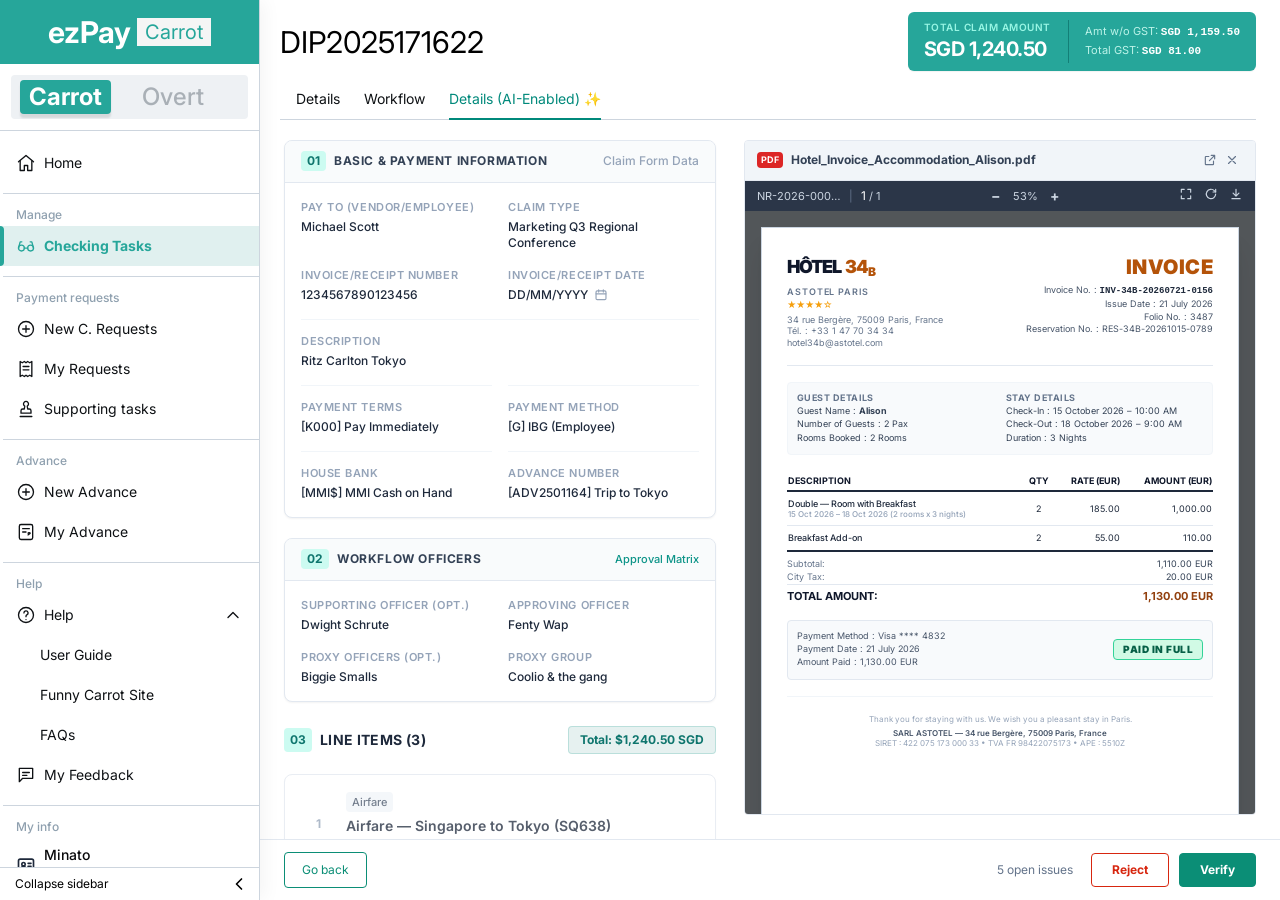
==== commit 00c7df66: "AI checker: move claim total beside the claim number The total claim amount was inside the receipt p" ====
--- a/prototypes/ai-checker/index.html
+++ b/prototypes/ai-checker/index.html
@@ -99,8 +99,12 @@
      and only the form column (and the document canvas) scroll in between. */
   .main { min-width: 0; min-height: 0; display: flex; flex-direction: column; overflow: hidden; }
   .page-head, .tabs-row { flex: none; }
-  .page-head { padding: 17px 20px 7px; }
-  .page-head h1 { margin: 0; font-size: 30px; line-height: 36px; font-weight: 400; color: #000; }
+  .page-head { padding: 12px 24px 8px 20px; display: flex; align-items: center; justify-content: space-between; gap: 8px 16px; }
+  .page-head h1 { flex: none; margin: 0; font-size: 30px; line-height: 36px; font-weight: 400; color: #000; }
+  /* The banner shrinks before it wraps under the title: its breakdown text wraps first */
+  .page-head .total-banner { flex: 0 1 auto; min-width: 0; margin-left: auto; }
+  .page-head .total-banner .split { min-width: 0; }
+  .main[data-view="tasks"] .page-head .total-banner { display: none; }   /* the list has no single claim total */
   /* The tabs row also holds "Show receipt preview" at its right end, while the preview is closed */
   .tabs-row { display: flex; align-items: stretch; gap: 16px; margin: 0 24px 0 20px; border-bottom: 1px solid var(--nav-border); }
   .tabs { flex: 1; min-width: 0; display: flex; gap: 24px; padding: 0 16px; }
@@ -328,7 +332,7 @@
   .file-end { color: var(--slate-400); display: inline-flex; }
 
   /* ---------- Document viewer (right) ---------- */
-  .viewer { display: flex; flex-direction: column; gap: 28px; min-width: 0; min-height: 0; padding: 20px 0 24px; }
+  .viewer { display: flex; flex-direction: column; min-width: 0; min-height: 0; padding: 20px 0 24px; }
   .total-banner { flex: none; }
   .total-banner { background: var(--brand); border-radius: 6px; padding: 8px 16px; display: flex; align-items: center; gap: 16px; color: #fff; box-shadow: 0 1px 1px rgba(0,0,0,.05); }
   .total-banner .big { border-right: 1px solid rgba(15,118,110,.8); padding-right: 17px; }
@@ -432,6 +436,10 @@
     .item-open .side-by-side { grid-template-rows: none; grid-auto-rows: max-content; overflow-y: auto; overscroll-behavior: contain; }
     .item-open .claim-side, .item-open .ai-side { overflow: visible; min-height: auto; }
   }
+  @media (max-width: 560px) {
+    .page-head { flex-wrap: wrap; }
+    .page-head .total-banner { margin-left: 0; }
+  }
   @media (max-width: 860px) {
     .app, .app[data-sidebar="collapsed"] { grid-template-columns: 1fr; }
     .sidebar { display: none; }
@@ -442,6 +450,7 @@
     .col-left { overflow: visible; padding: 0; }
     .viewer { padding: 0; }
     .item-open { max-height: none; }   /* the page scrolls here, so no inner scroll areas */
+    .page-head { position: sticky; top: env(safe-area-inset-top, 0px); z-index: 6; background: #fff; }   /* keep the total in view as the page scrolls */
     .item-open .side-by-side { overflow: visible; }
     .doc-canvas { flex: none; height: min(852px, calc(100vh - 220px)); min-height: 420px; }
     .tabs-row { margin: 0 16px; }
@@ -538,7 +547,15 @@
 
   <!-- ===== Main ===== -->
   <div class="main" id="main" data-view="claim">
-    <header class="page-head"><h1 id="pageTitle" tabindex="-1">DIP2025171622</h1></header>
+    <header class="page-head">
+      <h1 id="pageTitle" tabindex="-1">DIP2025171622</h1>
+      <!-- The claim's total sits beside its number, so it stays in view while the form scrolls
+           and whether or not the receipt preview is open -->
+      <div class="total-banner" role="group" aria-label="Claim total">
+        <div class="big"><span id="bannerLabel">Total claim amount</span><b id="bannerTotal"></b></div>
+        <div class="split" id="bannerSplit"></div>
+      </div>
+    </header>
 
     <!-- ===== Checking tasks: the list of claims to check (#tasks) ===== -->
     <section class="tasks" id="tasksView" aria-labelledby="pageTitle" hidden>
@@ -613,10 +630,6 @@
 
       <!-- ===== Document viewer ===== -->
       <aside class="viewer" id="viewer" aria-label="Document viewer">
-        <div class="total-banner">
-          <div class="big"><span id="bannerLabel">Total claim amount</span><b id="bannerTotal"></b></div>
-          <div class="split" id="bannerSplit"></div>
-        </div>
         <div class="doc">
           <div class="doc-tab">
             <div class="name"><span class="pdf">PDF</span><span id="docName"></span></div>
